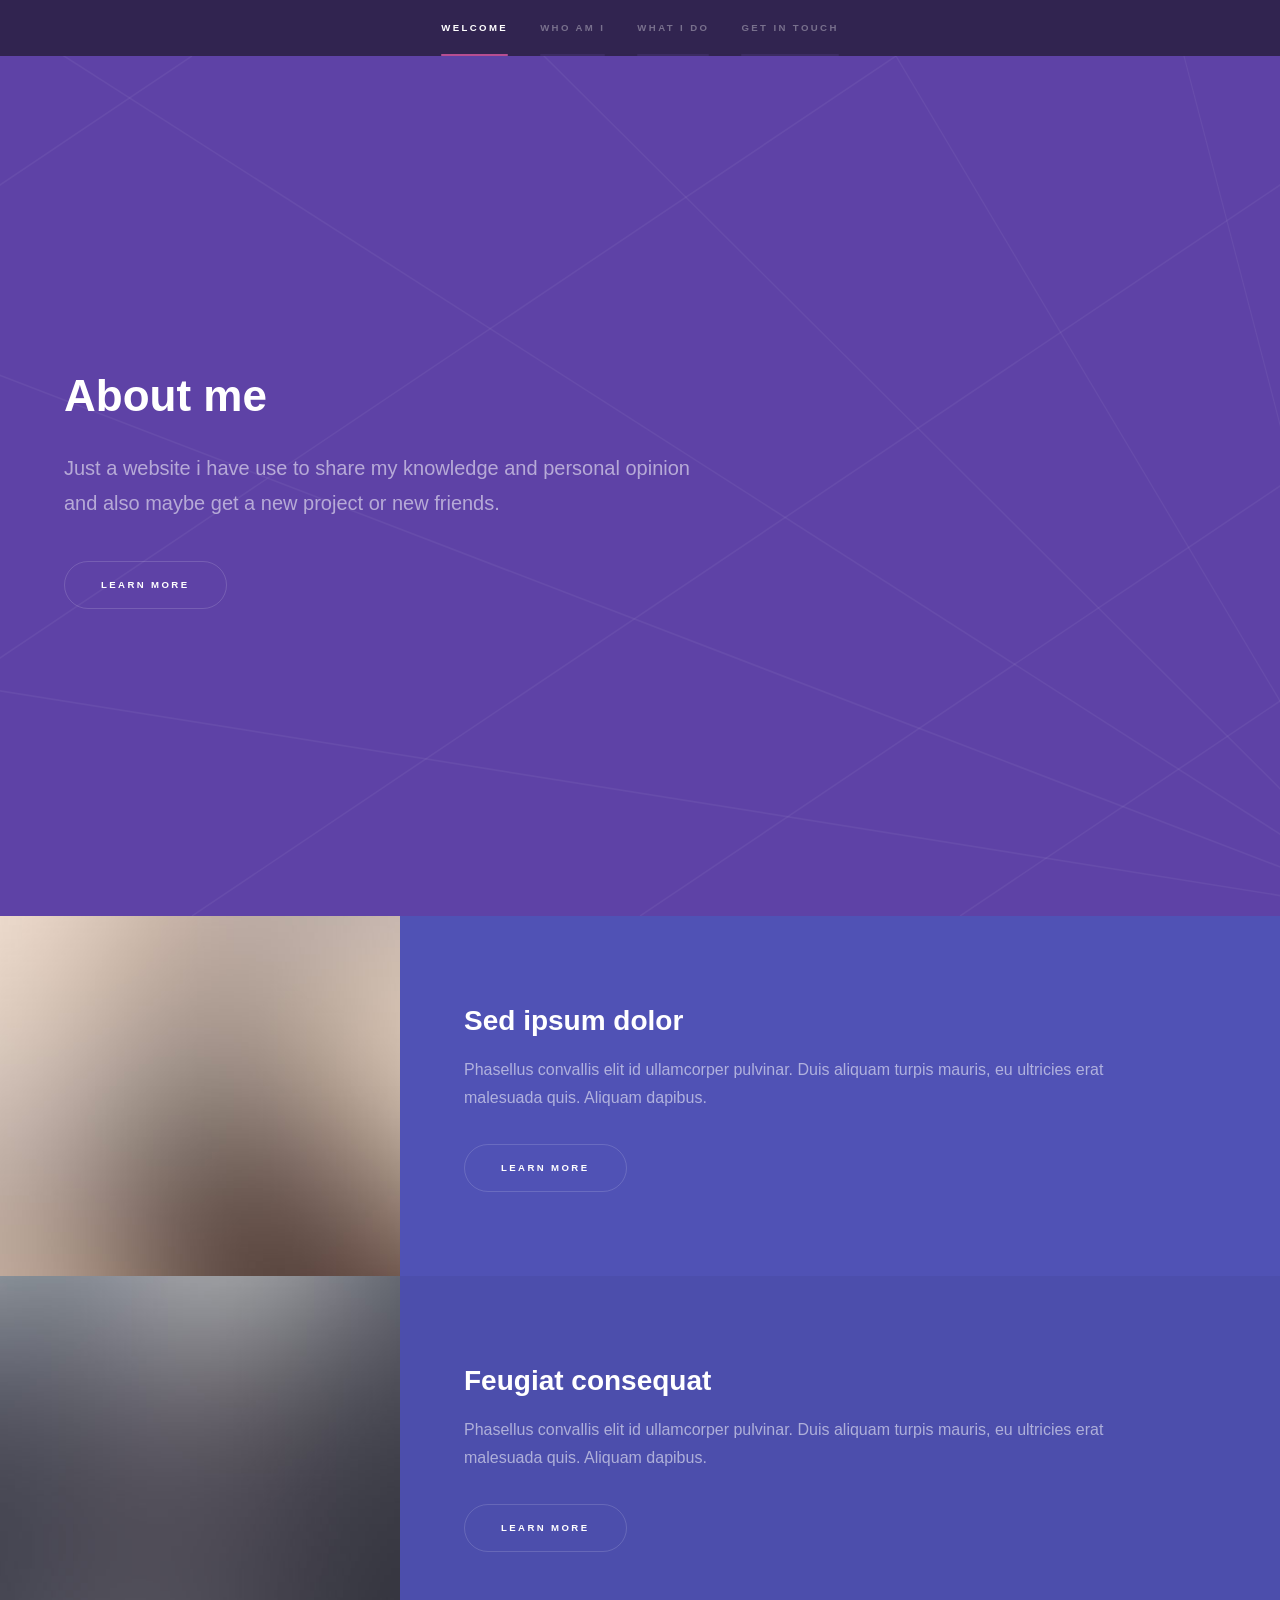
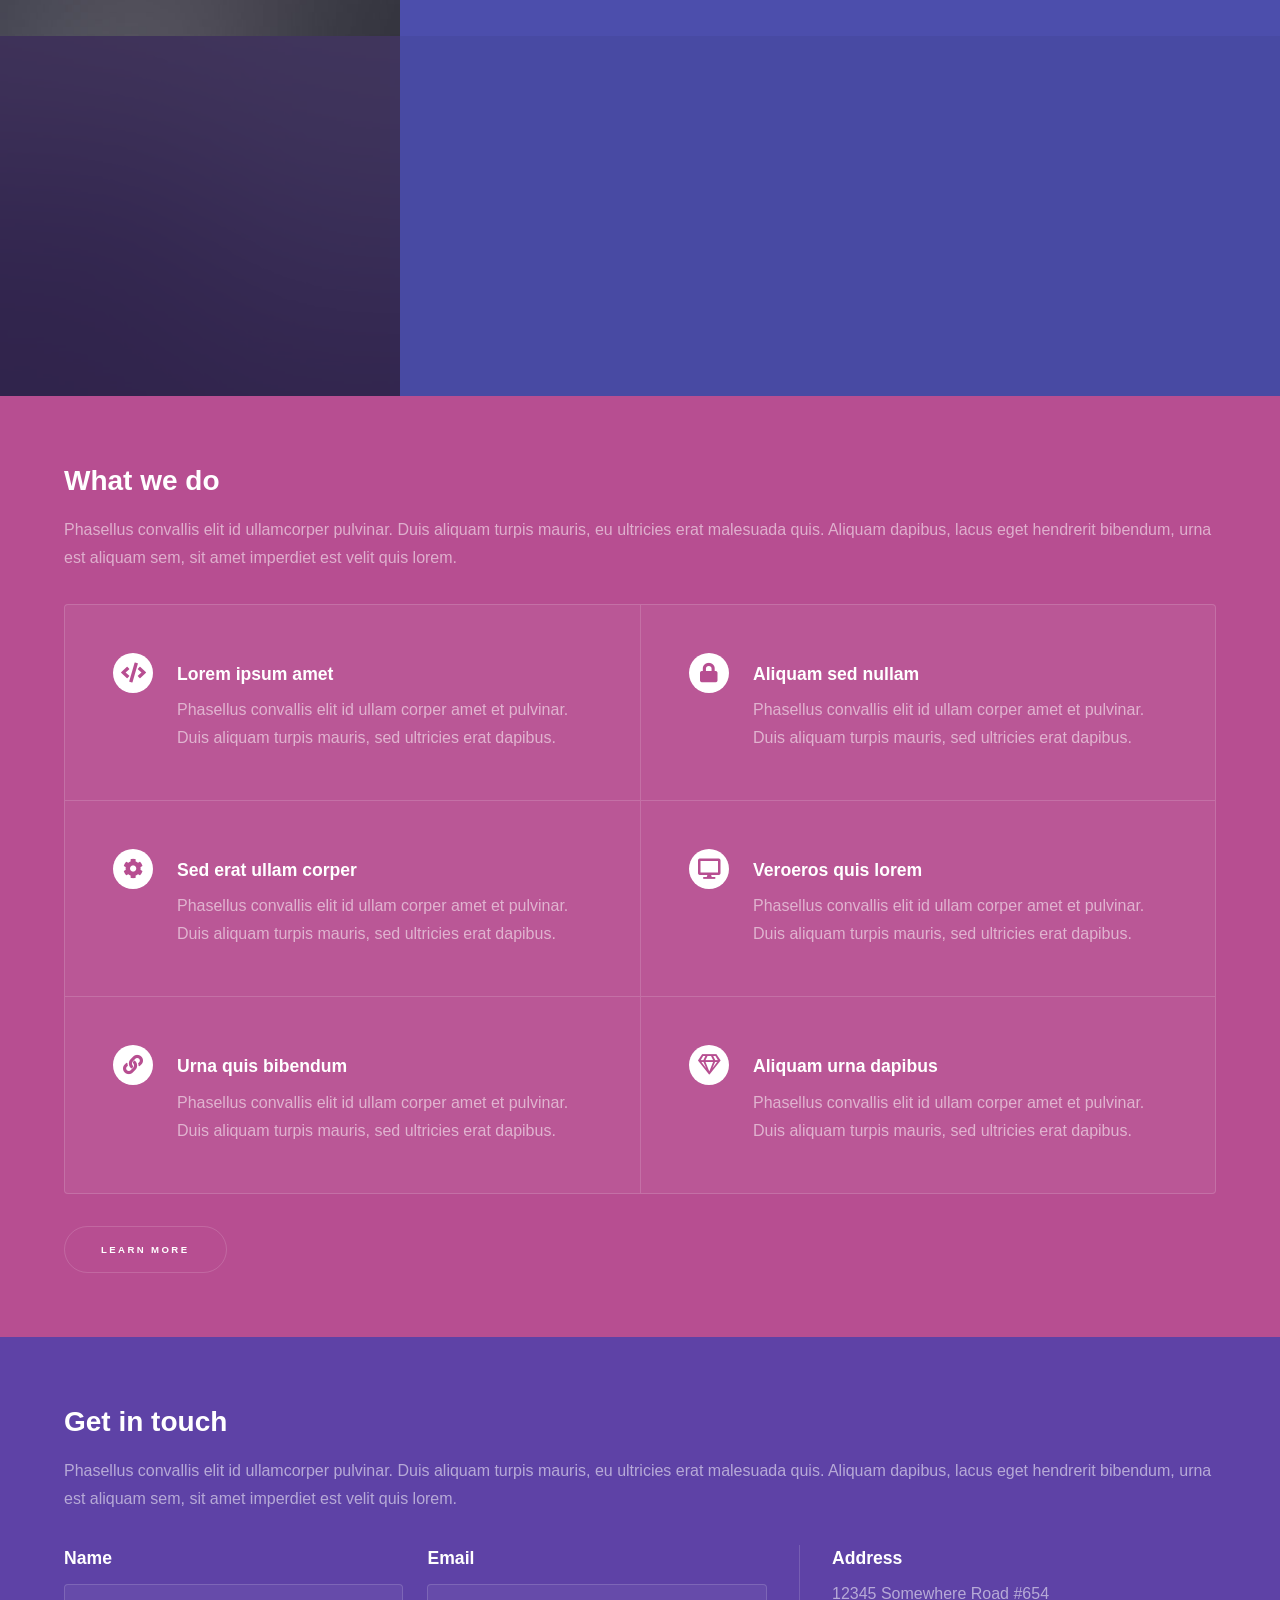
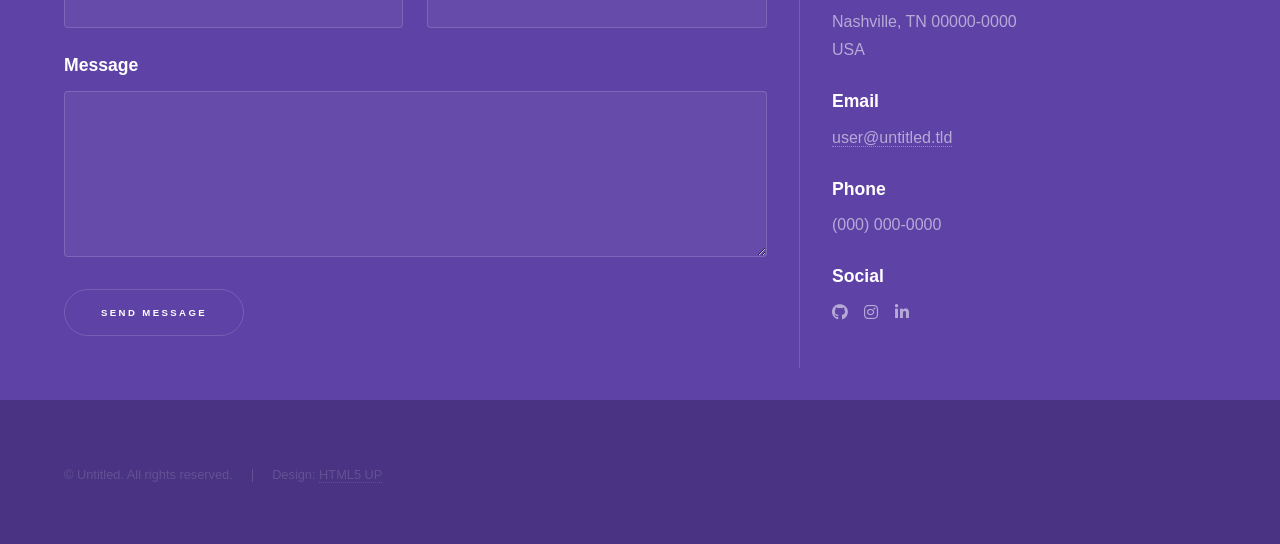
==== index.html @ 5a578aa5 "init template 2" ====
<!DOCTYPE HTML>
<!--
	Hyperspace by HTML5 UP
	html5up.net | @ajlkn
	Free for personal and commercial use under the CCA 3.0 license (html5up.net/license)
-->
<html>
	<head>
		<title>karleinstein</title>
		<meta charset="utf-8" />
		<meta name="viewport" content="width=device-width, initial-scale=1, user-scalable=no" />
		<link rel="stylesheet" href="assets/css/main.css" />
		<noscript><link rel="stylesheet" href="assets/css/noscript.css" /></noscript>
	</head>
	<body class="is-preload">

		<!-- Sidebar -->
			<section id="sidebar">
				<div class="inner">
					<nav>
						<ul>
							<li><a href="#intro">Welcome</a></li>
							<li><a href="#one">Who am I</a></li>
							<li><a href="#two">What I do</a></li>
							<li><a href="#three">Get in touch</a></li>
						</ul>
					</nav>
				</div>
			</section>

		<!-- Wrapper -->
			<div id="wrapper">

				<!-- Intro -->
					<section id="intro" class="wrapper style1 fullscreen fade-up">
						<div class="inner">
							<h1>About me</h1>
							<p>Just a website i have use to share my knowledge and personal opinion<br />
							and also maybe get a new project or new friends.</p>
							<ul class="actions">
								<li><a href="#one" class="button scrolly">Learn more</a></li>
							</ul>
						</div>
					</section>

				<!-- One -->
					<section id="one" class="wrapper style2 spotlights">
						<section>
							<a href="#" class="image"><img src="images/pic01.jpg" alt="" data-position="center center" /></a>
							<div class="content">
								<div class="inner">
									<h2>Sed ipsum dolor</h2>
									<p>Phasellus convallis elit id ullamcorper pulvinar. Duis aliquam turpis mauris, eu ultricies erat malesuada quis. Aliquam dapibus.</p>
									<ul class="actions">
										<li><a href="generic.html" class="button">Learn more</a></li>
									</ul>
								</div>
							</div>
						</section>
						<section>
							<a href="#" class="image"><img src="images/pic02.jpg" alt="" data-position="top center" /></a>
							<div class="content">
								<div class="inner">
									<h2>Feugiat consequat</h2>
									<p>Phasellus convallis elit id ullamcorper pulvinar. Duis aliquam turpis mauris, eu ultricies erat malesuada quis. Aliquam dapibus.</p>
									<ul class="actions">
										<li><a href="generic.html" class="button">Learn more</a></li>
									</ul>
								</div>
							</div>
						</section>
						<section>
							<a href="#" class="image"><img src="images/pic03.jpg" alt="" data-position="25% 25%" /></a>
							<div class="content">
								<div class="inner">
									<h2>Ultricies aliquam</h2>
									<p>Phasellus convallis elit id ullamcorper pulvinar. Duis aliquam turpis mauris, eu ultricies erat malesuada quis. Aliquam dapibus.</p>
									<ul class="actions">
										<li><a href="generic.html" class="button">Learn more</a></li>
									</ul>
								</div>
							</div>
						</section>
					</section>

				<!-- Two -->
					<section id="two" class="wrapper style3 fade-up">
						<div class="inner">
							<h2>What we do</h2>
							<p>Phasellus convallis elit id ullamcorper pulvinar. Duis aliquam turpis mauris, eu ultricies erat malesuada quis. Aliquam dapibus, lacus eget hendrerit bibendum, urna est aliquam sem, sit amet imperdiet est velit quis lorem.</p>
							<div class="features">
								<section>
									<span class="icon solid major fa-code"></span>
									<h3>Lorem ipsum amet</h3>
									<p>Phasellus convallis elit id ullam corper amet et pulvinar. Duis aliquam turpis mauris, sed ultricies erat dapibus.</p>
								</section>
								<section>
									<span class="icon solid major fa-lock"></span>
									<h3>Aliquam sed nullam</h3>
									<p>Phasellus convallis elit id ullam corper amet et pulvinar. Duis aliquam turpis mauris, sed ultricies erat dapibus.</p>
								</section>
								<section>
									<span class="icon solid major fa-cog"></span>
									<h3>Sed erat ullam corper</h3>
									<p>Phasellus convallis elit id ullam corper amet et pulvinar. Duis aliquam turpis mauris, sed ultricies erat dapibus.</p>
								</section>
								<section>
									<span class="icon solid major fa-desktop"></span>
									<h3>Veroeros quis lorem</h3>
									<p>Phasellus convallis elit id ullam corper amet et pulvinar. Duis aliquam turpis mauris, sed ultricies erat dapibus.</p>
								</section>
								<section>
									<span class="icon solid major fa-link"></span>
									<h3>Urna quis bibendum</h3>
									<p>Phasellus convallis elit id ullam corper amet et pulvinar. Duis aliquam turpis mauris, sed ultricies erat dapibus.</p>
								</section>
								<section>
									<span class="icon major fa-gem"></span>
									<h3>Aliquam urna dapibus</h3>
									<p>Phasellus convallis elit id ullam corper amet et pulvinar. Duis aliquam turpis mauris, sed ultricies erat dapibus.</p>
								</section>
							</div>
							<ul class="actions">
								<li><a href="generic.html" class="button">Learn more</a></li>
							</ul>
						</div>
					</section>

				<!-- Three -->
					<section id="three" class="wrapper style1 fade-up">
						<div class="inner">
							<h2>Get in touch</h2>
							<p>Phasellus convallis elit id ullamcorper pulvinar. Duis aliquam turpis mauris, eu ultricies erat malesuada quis. Aliquam dapibus, lacus eget hendrerit bibendum, urna est aliquam sem, sit amet imperdiet est velit quis lorem.</p>
							<div class="split style1">
								<section>
									<form method="post" action="#">
										<div class="fields">
											<div class="field half">
												<label for="name">Name</label>
												<input type="text" name="name" id="name" />
											</div>
											<div class="field half">
												<label for="email">Email</label>
												<input type="text" name="email" id="email" />
											</div>
											<div class="field">
												<label for="message">Message</label>
												<textarea name="message" id="message" rows="5"></textarea>
											</div>
										</div>
										<ul class="actions">
											<li><a href="" class="button submit">Send Message</a></li>
										</ul>
									</form>
								</section>
								<section>
									<ul class="contact">
										<li>
											<h3>Address</h3>
											<span>12345 Somewhere Road #654<br />
											Nashville, TN 00000-0000<br />
											USA</span>
										</li>
										<li>
											<h3>Email</h3>
											<a href="#">user@untitled.tld</a>
										</li>
										<li>
											<h3>Phone</h3>
											<span>(000) 000-0000</span>
										</li>
										<li>
											<h3>Social</h3>
											<ul class="icons">
												<!-- <li><a href="#" class="icon brands fa-twitter"><span class="label">Twitter</span></a></li> -->
												<!-- <li><a href="#" class="icon brands fa-facebook-f"><span class="label">Facebook</span></a></li> -->
												<li><a href="#" class="icon brands fa-github"><span class="label">GitHub</span></a></li>
												<li><a href="#" class="icon brands fa-instagram"><span class="label">Instagram</span></a></li>
												<li><a href="#" class="icon brands fa-linkedin-in"><span class="label">LinkedIn</span></a></li>
											</ul>
										</li>
									</ul>
								</section>
							</div>
						</div>
					</section>

			</div>

		<!-- Footer -->
			<footer id="footer" class="wrapper style1-alt">
				<div class="inner">
					<ul class="menu">
						<li>&copy; Untitled. All rights reserved.</li><li>Design: <a href="http://html5up.net">HTML5 UP</a></li>
					</ul>
				</div>
			</footer>

		<!-- Scripts -->
			<script src="assets/js/jquery.min.js"></script>
			<script src="assets/js/jquery.scrollex.min.js"></script>
			<script src="assets/js/jquery.scrolly.min.js"></script>
			<script src="assets/js/browser.min.js"></script>
			<script src="assets/js/breakpoints.min.js"></script>
			<script src="assets/js/util.js"></script>
			<script src="assets/js/main.js"></script>

	</body>
</html>
---- assets/css/main.css ----
@import url(fontawesome-all.min.css);

/*
	Hyperspace by HTML5 UP
	html5up.net | @ajlkn
	Free for personal and commercial use under the CCA 3.0 license (html5up.net/license)
*/

html, body, div, span, applet, object,
iframe, h1, h2, h3, h4, h5, h6, p, blockquote,
pre, a, abbr, acronym, address, big, cite,
code, del, dfn, em, img, ins, kbd, q, s, samp,
small, strike, strong, sub, sup, tt, var, b,
u, i, center, dl, dt, dd, ol, ul, li, fieldset,
form, label, legend, table, caption, tbody,
tfoot, thead, tr, th, td, article, aside,
canvas, details, embed, figure, figcaption,
footer, header, hgroup, menu, nav, output, ruby,
section, summary, time, mark, audio, video {
	margin: 0;
	padding: 0;
	border: 0;
	font-size: 100%;
	font: inherit;
	vertical-align: baseline;}

article, aside, details, figcaption, figure,
footer, header, hgroup, menu, nav, section {
	display: block;}

body {
	line-height: 1;
}

ol, ul {
	list-style: none;
}

blockquote, q {
	quotes: none;
}

	blockquote:before, blockquote:after, q:before, q:after {
		content: '';
		content: none;
	}

table {
	border-collapse: collapse;
	border-spacing: 0;
}

body {
	-webkit-text-size-adjust: none;
}

mark {
	background-color: transparent;
	color: inherit;
}

input::-moz-focus-inner {
	border: 0;
	padding: 0;
}

input, select, textarea {
	-moz-appearance: none;
	-webkit-appearance: none;
	-ms-appearance: none;
	appearance: none;
}

/* Basic */

	@-ms-viewport {
		width: device-width;
	}

	body {
		-ms-overflow-style: scrollbar;
	}

	@media screen and (max-width: 480px) {

		html, body {
			min-width: 320px;
		}

	}

	html {
		box-sizing: border-box;
	}

	*, *:before, *:after {
		box-sizing: inherit;
	}

	body {
		background: #312450;
	}

		body.is-preload *, body.is-preload *:before, body.is-preload *:after {
			-moz-animation: none !important;
			-webkit-animation: none !important;
			-ms-animation: none !important;
			animation: none !important;
			-moz-transition: none !important;
			-webkit-transition: none !important;
			-ms-transition: none !important;
			transition: none !important;
		}

/* Type */

	body, input, select, textarea {
		color: rgba(255, 255, 255, 0.55);
		font-family: Arial, Helvetica, sans-serif;
		font-size: 16.5pt;
		font-weight: normal;
		line-height: 1.75;
	}

		@media screen and (max-width: 1680px) {

			body, input, select, textarea {
				font-size: 13pt;
			}

		}

		@media screen and (max-width: 1280px) {

			body, input, select, textarea {
				font-size: 12pt;
			}

		}

		@media screen and (max-width: 360px) {

			body, input, select, textarea {
				font-size: 11pt;
			}

		}

	a {
		-moz-transition: color 0.2s ease, border-bottom-color 0.2s ease;
		-webkit-transition: color 0.2s ease, border-bottom-color 0.2s ease;
		-ms-transition: color 0.2s ease, border-bottom-color 0.2s ease;
		transition: color 0.2s ease, border-bottom-color 0.2s ease;
		border-bottom: dotted 1px rgba(255, 255, 255, 0.35);
		color: inherit;
		text-decoration: none;
	}

		a:hover {
			border-bottom-color: transparent;
			color: #ffffff;
		}

	strong, b {
		color: #ffffff;
		font-weight: bold;
	}

	em, i {
		font-style: italic;
	}

	p {
		margin: 0 0 2em 0;
	}

	h1, h2, h3, h4, h5, h6 {
		color: #ffffff;
		font-weight: bold;
		line-height: 1.5;
		margin: 0 0 0.5em 0;
	}

		h1 a, h2 a, h3 a, h4 a, h5 a, h6 a {
			color: inherit;
			text-decoration: none;
		}

	h1 {
		font-size: 2.75em;
	}

		h1.major {
			margin: 0 0 1.3em 0;
			position: relative;
			padding-bottom: 0.35em;
		}

			h1.major:after {
				background-image: -moz-linear-gradient(to right, #5e42a6, #b74e91);
				background-image: -webkit-linear-gradient(to right, #5e42a6, #b74e91);
				background-image: -ms-linear-gradient(to right, #5e42a6, #b74e91);
				background-image: linear-gradient(to right, #5e42a6, #b74e91);
				-moz-transition: max-width 0.2s ease;
				-webkit-transition: max-width 0.2s ease;
				-ms-transition: max-width 0.2s ease;
				transition: max-width 0.2s ease;
				border-radius: 0.2em;
				bottom: 0;
				content: '';
				height: 0.05em;
				position: absolute;
				right: 0;
				width: 100%;
			}

	h2 {
		font-size: 1.75em;
	}

	h3 {
		font-size: 1.1em;
	}

	h4 {
		font-size: 1em;
	}

	h5 {
		font-size: 0.8em;
	}

	h6 {
		font-size: 0.6em;
	}

	@media screen and (max-width: 736px) {

		h1 {
			font-size: 2em;
		}

		h2 {
			font-size: 1.25em;
		}

		h3 {
			font-size: 1em;
		}

		h4 {
			font-size: 0.8em;
		}

		h5 {
			font-size: 0.6em;
		}

		h6 {
			font-size: 0.6em;
		}

	}

	sub {
		font-size: 0.8em;
		position: relative;
		top: 0.5em;
	}

	sup {
		font-size: 0.8em;
		position: relative;
		top: -0.5em;
	}

	blockquote {
		border-left: solid 4px rgba(255, 255, 255, 0.15);
		font-style: italic;
		margin: 0 0 2em 0;
		padding: 0.5em 0 0.5em 2em;
	}

	code {
		background: rgba(255, 255, 255, 0.05);
		border-radius: 0.25em;
		border: solid 1px rgba(255, 255, 255, 0.15);
		font-family: "Courier New", monospace;
		font-size: 0.9em;
		margin: 0 0.25em;
		padding: 0.25em 0.65em;
	}

	pre {
		-webkit-overflow-scrolling: touch;
		font-family: "Courier New", monospace;
		font-size: 0.9em;
		margin: 0 0 2em 0;
	}

		pre code {
			display: block;
			line-height: 1.75em;
			padding: 1em 1.5em;
			overflow-x: auto;
		}

	hr {
		border: 0;
		border-bottom: solid 1px rgba(255, 255, 255, 0.15);
		margin: 2em 0;
	}

		hr.major {
			margin: 3em 0;
		}

	.align-left {
		text-align: left;
	}

	.align-center {
		text-align: center;
	}

	.align-right {
		text-align: right;
	}

/* Row */

	.row {
		display: flex;
		flex-wrap: wrap;
		box-sizing: border-box;
		align-items: stretch;
	}

		.row > * {
			box-sizing: border-box;
		}

		.row.gtr-uniform > * > :last-child {
			margin-bottom: 0;
		}

		.row.aln-left {
			justify-content: flex-start;
		}

		.row.aln-center {
			justify-content: center;
		}

		.row.aln-right {
			justify-content: flex-end;
		}

		.row.aln-top {
			align-items: flex-start;
		}

		.row.aln-middle {
			align-items: center;
		}

		.row.aln-bottom {
			align-items: flex-end;
		}

		.row > .imp {
			order: -1;
		}

		.row > .col-1 {
			width: 8.33333%;
		}

		.row > .off-1 {
			margin-left: 8.33333%;
		}

		.row > .col-2 {
			width: 16.66667%;
		}

		.row > .off-2 {
			margin-left: 16.66667%;
		}

		.row > .col-3 {
			width: 25%;
		}

		.row > .off-3 {
			margin-left: 25%;
		}

		.row > .col-4 {
			width: 33.33333%;
		}

		.row > .off-4 {
			margin-left: 33.33333%;
		}

		.row > .col-5 {
			width: 41.66667%;
		}

		.row > .off-5 {
			margin-left: 41.66667%;
		}

		.row > .col-6 {
			width: 50%;
		}

		.row > .off-6 {
			margin-left: 50%;
		}

		.row > .col-7 {
			width: 58.33333%;
		}

		.row > .off-7 {
			margin-left: 58.33333%;
		}

		.row > .col-8 {
			width: 66.66667%;
		}

		.row > .off-8 {
			margin-left: 66.66667%;
		}

		.row > .col-9 {
			width: 75%;
		}

		.row > .off-9 {
			margin-left: 75%;
		}

		.row > .col-10 {
			width: 83.33333%;
		}

		.row > .off-10 {
			margin-left: 83.33333%;
		}

		.row > .col-11 {
			width: 91.66667%;
		}

		.row > .off-11 {
			margin-left: 91.66667%;
		}

		.row > .col-12 {
			width: 100%;
		}

		.row > .off-12 {
			margin-left: 100%;
		}

		.row.gtr-0 {
			margin-top: 0;
			margin-left: 0em;
		}

			.row.gtr-0 > * {
				padding: 0 0 0 0em;
			}

			.row.gtr-0.gtr-uniform {
				margin-top: 0em;
			}

				.row.gtr-0.gtr-uniform > * {
					padding-top: 0em;
				}

		.row.gtr-25 {
			margin-top: 0;
			margin-left: -0.375em;
		}

			.row.gtr-25 > * {
				padding: 0 0 0 0.375em;
			}

			.row.gtr-25.gtr-uniform {
				margin-top: -0.375em;
			}

				.row.gtr-25.gtr-uniform > * {
					padding-top: 0.375em;
				}

		.row.gtr-50 {
			margin-top: 0;
			margin-left: -0.75em;
		}

			.row.gtr-50 > * {
				padding: 0 0 0 0.75em;
			}

			.row.gtr-50.gtr-uniform {
				margin-top: -0.75em;
			}

				.row.gtr-50.gtr-uniform > * {
					padding-top: 0.75em;
				}

		.row {
			margin-top: 0;
			margin-left: -1.5em;
		}

			.row > * {
				padding: 0 0 0 1.5em;
			}

			.row.gtr-uniform {
				margin-top: -1.5em;
			}

				.row.gtr-uniform > * {
					padding-top: 1.5em;
				}

		.row.gtr-150 {
			margin-top: 0;
			margin-left: -2.25em;
		}

			.row.gtr-150 > * {
				padding: 0 0 0 2.25em;
			}

			.row.gtr-150.gtr-uniform {
				margin-top: -2.25em;
			}

				.row.gtr-150.gtr-uniform > * {
					padding-top: 2.25em;
				}

		.row.gtr-200 {
			margin-top: 0;
			margin-left: -3em;
		}

			.row.gtr-200 > * {
				padding: 0 0 0 3em;
			}

			.row.gtr-200.gtr-uniform {
				margin-top: -3em;
			}

				.row.gtr-200.gtr-uniform > * {
					padding-top: 3em;
				}

		@media screen and (max-width: 1680px) {

			.row {
				display: flex;
				flex-wrap: wrap;
				box-sizing: border-box;
				align-items: stretch;
			}

				.row > * {
					box-sizing: border-box;
				}

				.row.gtr-uniform > * > :last-child {
					margin-bottom: 0;
				}

				.row.aln-left {
					justify-content: flex-start;
				}

				.row.aln-center {
					justify-content: center;
				}

				.row.aln-right {
					justify-content: flex-end;
				}

				.row.aln-top {
					align-items: flex-start;
				}

				.row.aln-middle {
					align-items: center;
				}

				.row.aln-bottom {
					align-items: flex-end;
				}

				.row > .imp-xlarge {
					order: -1;
				}

				.row > .col-1-xlarge {
					width: 8.33333%;
				}

				.row > .off-1-xlarge {
					margin-left: 8.33333%;
				}

				.row > .col-2-xlarge {
					width: 16.66667%;
				}

				.row > .off-2-xlarge {
					margin-left: 16.66667%;
				}

				.row > .col-3-xlarge {
					width: 25%;
				}

				.row > .off-3-xlarge {
					margin-left: 25%;
				}

				.row > .col-4-xlarge {
					width: 33.33333%;
				}

				.row > .off-4-xlarge {
					margin-left: 33.33333%;
				}

				.row > .col-5-xlarge {
					width: 41.66667%;
				}

				.row > .off-5-xlarge {
					margin-left: 41.66667%;
				}

				.row > .col-6-xlarge {
					width: 50%;
				}

				.row > .off-6-xlarge {
					margin-left: 50%;
				}

				.row > .col-7-xlarge {
					width: 58.33333%;
				}

				.row > .off-7-xlarge {
					margin-left: 58.33333%;
				}

				.row > .col-8-xlarge {
					width: 66.66667%;
				}

				.row > .off-8-xlarge {
					margin-left: 66.66667%;
				}

				.row > .col-9-xlarge {
					width: 75%;
				}

				.row > .off-9-xlarge {
					margin-left: 75%;
				}

				.row > .col-10-xlarge {
					width: 83.33333%;
				}

				.row > .off-10-xlarge {
					margin-left: 83.33333%;
				}

				.row > .col-11-xlarge {
					width: 91.66667%;
				}

				.row > .off-11-xlarge {
					margin-left: 91.66667%;
				}

				.row > .col-12-xlarge {
					width: 100%;
				}

				.row > .off-12-xlarge {
					margin-left: 100%;
				}

				.row.gtr-0 {
					margin-top: 0;
					margin-left: 0em;
				}

					.row.gtr-0 > * {
						padding: 0 0 0 0em;
					}

					.row.gtr-0.gtr-uniform {
						margin-top: 0em;
					}

						.row.gtr-0.gtr-uniform > * {
							padding-top: 0em;
						}

				.row.gtr-25 {
					margin-top: 0;
					margin-left: -0.375em;
				}

					.row.gtr-25 > * {
						padding: 0 0 0 0.375em;
					}

					.row.gtr-25.gtr-uniform {
						margin-top: -0.375em;
					}

						.row.gtr-25.gtr-uniform > * {
							padding-top: 0.375em;
						}

				.row.gtr-50 {
					margin-top: 0;
					margin-left: -0.75em;
				}

					.row.gtr-50 > * {
						padding: 0 0 0 0.75em;
					}

					.row.gtr-50.gtr-uniform {
						margin-top: -0.75em;
					}

						.row.gtr-50.gtr-uniform > * {
							padding-top: 0.75em;
						}

				.row {
					margin-top: 0;
					margin-left: -1.5em;
				}

					.row > * {
						padding: 0 0 0 1.5em;
					}

					.row.gtr-uniform {
						margin-top: -1.5em;
					}

						.row.gtr-uniform > * {
							padding-top: 1.5em;
						}

				.row.gtr-150 {
					margin-top: 0;
					margin-left: -2.25em;
				}

					.row.gtr-150 > * {
						padding: 0 0 0 2.25em;
					}

					.row.gtr-150.gtr-uniform {
						margin-top: -2.25em;
					}

						.row.gtr-150.gtr-uniform > * {
							padding-top: 2.25em;
						}

				.row.gtr-200 {
					margin-top: 0;
					margin-left: -3em;
				}

					.row.gtr-200 > * {
						padding: 0 0 0 3em;
					}

					.row.gtr-200.gtr-uniform {
						margin-top: -3em;
					}

						.row.gtr-200.gtr-uniform > * {
							padding-top: 3em;
						}

		}

		@media screen and (max-width: 1280px) {

			.row {
				display: flex;
				flex-wrap: wrap;
				box-sizing: border-box;
				align-items: stretch;
			}

				.row > * {
					box-sizing: border-box;
				}

				.row.gtr-uniform > * > :last-child {
					margin-bottom: 0;
				}

				.row.aln-left {
					justify-content: flex-start;
				}

				.row.aln-center {
					justify-content: center;
				}

				.row.aln-right {
					justify-content: flex-end;
				}

				.row.aln-top {
					align-items: flex-start;
				}

				.row.aln-middle {
					align-items: center;
				}

				.row.aln-bottom {
					align-items: flex-end;
				}

				.row > .imp-large {
					order: -1;
				}

				.row > .col-1-large {
					width: 8.33333%;
				}

				.row > .off-1-large {
					margin-left: 8.33333%;
				}

				.row > .col-2-large {
					width: 16.66667%;
				}

				.row > .off-2-large {
					margin-left: 16.66667%;
				}

				.row > .col-3-large {
					width: 25%;
				}

				.row > .off-3-large {
					margin-left: 25%;
				}

				.row > .col-4-large {
					width: 33.33333%;
				}

				.row > .off-4-large {
					margin-left: 33.33333%;
				}

				.row > .col-5-large {
					width: 41.66667%;
				}

				.row > .off-5-large {
					margin-left: 41.66667%;
				}

				.row > .col-6-large {
					width: 50%;
				}

				.row > .off-6-large {
					margin-left: 50%;
				}

				.row > .col-7-large {
					width: 58.33333%;
				}

				.row > .off-7-large {
					margin-left: 58.33333%;
				}

				.row > .col-8-large {
					width: 66.66667%;
				}

				.row > .off-8-large {
					margin-left: 66.66667%;
				}

				.row > .col-9-large {
					width: 75%;
				}

				.row > .off-9-large {
					margin-left: 75%;
				}

				.row > .col-10-large {
					width: 83.33333%;
				}

				.row > .off-10-large {
					margin-left: 83.33333%;
				}

				.row > .col-11-large {
					width: 91.66667%;
				}

				.row > .off-11-large {
					margin-left: 91.66667%;
				}

				.row > .col-12-large {
					width: 100%;
				}

				.row > .off-12-large {
					margin-left: 100%;
				}

				.row.gtr-0 {
					margin-top: 0;
					margin-left: 0em;
				}

					.row.gtr-0 > * {
						padding: 0 0 0 0em;
					}

					.row.gtr-0.gtr-uniform {
						margin-top: 0em;
					}

						.row.gtr-0.gtr-uniform > * {
							padding-top: 0em;
						}

				.row.gtr-25 {
					margin-top: 0;
					margin-left: -0.375em;
				}

					.row.gtr-25 > * {
						padding: 0 0 0 0.375em;
					}

					.row.gtr-25.gtr-uniform {
						margin-top: -0.375em;
					}

						.row.gtr-25.gtr-uniform > * {
							padding-top: 0.375em;
						}

				.row.gtr-50 {
					margin-top: 0;
					margin-left: -0.75em;
				}

					.row.gtr-50 > * {
						padding: 0 0 0 0.75em;
					}

					.row.gtr-50.gtr-uniform {
						margin-top: -0.75em;
					}

						.row.gtr-50.gtr-uniform > * {
							padding-top: 0.75em;
						}

				.row {
					margin-top: 0;
					margin-left: -1.5em;
				}

					.row > * {
						padding: 0 0 0 1.5em;
					}

					.row.gtr-uniform {
						margin-top: -1.5em;
					}

						.row.gtr-uniform > * {
							padding-top: 1.5em;
						}

				.row.gtr-150 {
					margin-top: 0;
					margin-left: -2.25em;
				}

					.row.gtr-150 > * {
						padding: 0 0 0 2.25em;
					}

					.row.gtr-150.gtr-uniform {
						margin-top: -2.25em;
					}

						.row.gtr-150.gtr-uniform > * {
							padding-top: 2.25em;
						}

				.row.gtr-200 {
					margin-top: 0;
					margin-left: -3em;
				}

					.row.gtr-200 > * {
						padding: 0 0 0 3em;
					}

					.row.gtr-200.gtr-uniform {
						margin-top: -3em;
					}

						.row.gtr-200.gtr-uniform > * {
							padding-top: 3em;
						}

		}

		@media screen and (max-width: 980px) {

			.row {
				display: flex;
				flex-wrap: wrap;
				box-sizing: border-box;
				align-items: stretch;
			}

				.row > * {
					box-sizing: border-box;
				}

				.row.gtr-uniform > * > :last-child {
					margin-bottom: 0;
				}

				.row.aln-left {
					justify-content: flex-start;
				}

				.row.aln-center {
					justify-content: center;
				}

				.row.aln-right {
					justify-content: flex-end;
				}

				.row.aln-top {
					align-items: flex-start;
				}

				.row.aln-middle {
					align-items: center;
				}

				.row.aln-bottom {
					align-items: flex-end;
				}

				.row > .imp-medium {
					order: -1;
				}

				.row > .col-1-medium {
					width: 8.33333%;
				}

				.row > .off-1-medium {
					margin-left: 8.33333%;
				}

				.row > .col-2-medium {
					width: 16.66667%;
				}

				.row > .off-2-medium {
					margin-left: 16.66667%;
				}

				.row > .col-3-medium {
					width: 25%;
				}

				.row > .off-3-medium {
					margin-left: 25%;
				}

				.row > .col-4-medium {
					width: 33.33333%;
				}

				.row > .off-4-medium {
					margin-left: 33.33333%;
				}

				.row > .col-5-medium {
					width: 41.66667%;
				}

				.row > .off-5-medium {
					margin-left: 41.66667%;
				}

				.row > .col-6-medium {
					width: 50%;
				}

				.row > .off-6-medium {
					margin-left: 50%;
				}

				.row > .col-7-medium {
					width: 58.33333%;
				}

				.row > .off-7-medium {
					margin-left: 58.33333%;
				}

				.row > .col-8-medium {
					width: 66.66667%;
				}

				.row > .off-8-medium {
					margin-left: 66.66667%;
				}

				.row > .col-9-medium {
					width: 75%;
				}

				.row > .off-9-medium {
					margin-left: 75%;
				}

				.row > .col-10-medium {
					width: 83.33333%;
				}

				.row > .off-10-medium {
					margin-left: 83.33333%;
				}

				.row > .col-11-medium {
					width: 91.66667%;
				}

				.row > .off-11-medium {
					margin-left: 91.66667%;
				}

				.row > .col-12-medium {
					width: 100%;
				}

				.row > .off-12-medium {
					margin-left: 100%;
				}

				.row.gtr-0 {
					margin-top: 0;
					margin-left: 0em;
				}

					.row.gtr-0 > * {
						padding: 0 0 0 0em;
					}

					.row.gtr-0.gtr-uniform {
						margin-top: 0em;
					}

						.row.gtr-0.gtr-uniform > * {
							padding-top: 0em;
						}

				.row.gtr-25 {
					margin-top: 0;
					margin-left: -0.375em;
				}

					.row.gtr-25 > * {
						padding: 0 0 0 0.375em;
					}

					.row.gtr-25.gtr-uniform {
						margin-top: -0.375em;
					}

						.row.gtr-25.gtr-uniform > * {
							padding-top: 0.375em;
						}

				.row.gtr-50 {
					margin-top: 0;
					margin-left: -0.75em;
				}

					.row.gtr-50 > * {
						padding: 0 0 0 0.75em;
					}

					.row.gtr-50.gtr-uniform {
						margin-top: -0.75em;
					}

						.row.gtr-50.gtr-uniform > * {
							padding-top: 0.75em;
						}

				.row {
					margin-top: 0;
					margin-left: -1.5em;
				}

					.row > * {
						padding: 0 0 0 1.5em;
					}

					.row.gtr-uniform {
						margin-top: -1.5em;
					}

						.row.gtr-uniform > * {
							padding-top: 1.5em;
						}

				.row.gtr-150 {
					margin-top: 0;
					margin-left: -2.25em;
				}

					.row.gtr-150 > * {
						padding: 0 0 0 2.25em;
					}

					.row.gtr-150.gtr-uniform {
						margin-top: -2.25em;
					}

						.row.gtr-150.gtr-uniform > * {
							padding-top: 2.25em;
						}

				.row.gtr-200 {
					margin-top: 0;
					margin-left: -3em;
				}

					.row.gtr-200 > * {
						padding: 0 0 0 3em;
					}

					.row.gtr-200.gtr-uniform {
						margin-top: -3em;
					}

						.row.gtr-200.gtr-uniform > * {
							padding-top: 3em;
						}

		}

		@media screen and (max-width: 736px) {

			.row {
				display: flex;
				flex-wrap: wrap;
				box-sizing: border-box;
				align-items: stretch;
			}

				.row > * {
					box-sizing: border-box;
				}

				.row.gtr-uniform > * > :last-child {
					margin-bottom: 0;
				}

				.row.aln-left {
					justify-content: flex-start;
				}

				.row.aln-center {
					justify-content: center;
				}

				.row.aln-right {
					justify-content: flex-end;
				}

				.row.aln-top {
					align-items: flex-start;
				}

				.row.aln-middle {
					align-items: center;
				}

				.row.aln-bottom {
					align-items: flex-end;
				}

				.row > .imp-small {
					order: -1;
				}

				.row > .col-1-small {
					width: 8.33333%;
				}

				.row > .off-1-small {
					margin-left: 8.33333%;
				}

				.row > .col-2-small {
					width: 16.66667%;
				}

				.row > .off-2-small {
					margin-left: 16.66667%;
				}

				.row > .col-3-small {
					width: 25%;
				}

				.row > .off-3-small {
					margin-left: 25%;
				}

				.row > .col-4-small {
					width: 33.33333%;
				}

				.row > .off-4-small {
					margin-left: 33.33333%;
				}

				.row > .col-5-small {
					width: 41.66667%;
				}

				.row > .off-5-small {
					margin-left: 41.66667%;
				}

				.row > .col-6-small {
					width: 50%;
				}

				.row > .off-6-small {
					margin-left: 50%;
				}

				.row > .col-7-small {
					width: 58.33333%;
				}

				.row > .off-7-small {
					margin-left: 58.33333%;
				}

				.row > .col-8-small {
					width: 66.66667%;
				}

				.row > .off-8-small {
					margin-left: 66.66667%;
				}

				.row > .col-9-small {
					width: 75%;
				}

				.row > .off-9-small {
					margin-left: 75%;
				}

				.row > .col-10-small {
					width: 83.33333%;
				}

				.row > .off-10-small {
					margin-left: 83.33333%;
				}

				.row > .col-11-small {
					width: 91.66667%;
				}

				.row > .off-11-small {
					margin-left: 91.66667%;
				}

				.row > .col-12-small {
					width: 100%;
				}

				.row > .off-12-small {
					margin-left: 100%;
				}

				.row.gtr-0 {
					margin-top: 0;
					margin-left: 0em;
				}

					.row.gtr-0 > * {
						padding: 0 0 0 0em;
					}

					.row.gtr-0.gtr-uniform {
						margin-top: 0em;
					}

						.row.gtr-0.gtr-uniform > * {
							padding-top: 0em;
						}

				.row.gtr-25 {
					margin-top: 0;
					margin-left: -0.375em;
				}

					.row.gtr-25 > * {
						padding: 0 0 0 0.375em;
					}

					.row.gtr-25.gtr-uniform {
						margin-top: -0.375em;
					}

						.row.gtr-25.gtr-uniform > * {
							padding-top: 0.375em;
						}

				.row.gtr-50 {
					margin-top: 0;
					margin-left: -0.75em;
				}

					.row.gtr-50 > * {
						padding: 0 0 0 0.75em;
					}

					.row.gtr-50.gtr-uniform {
						margin-top: -0.75em;
					}

						.row.gtr-50.gtr-uniform > * {
							padding-top: 0.75em;
						}

				.row {
					margin-top: 0;
					margin-left: -1.5em;
				}

					.row > * {
						padding: 0 0 0 1.5em;
					}

					.row.gtr-uniform {
						margin-top: -1.5em;
					}

						.row.gtr-uniform > * {
							padding-top: 1.5em;
						}

				.row.gtr-150 {
					margin-top: 0;
					margin-left: -2.25em;
				}

					.row.gtr-150 > * {
						padding: 0 0 0 2.25em;
					}

					.row.gtr-150.gtr-uniform {
						margin-top: -2.25em;
					}

						.row.gtr-150.gtr-uniform > * {
							padding-top: 2.25em;
						}

				.row.gtr-200 {
					margin-top: 0;
					margin-left: -3em;
				}

					.row.gtr-200 > * {
						padding: 0 0 0 3em;
					}

					.row.gtr-200.gtr-uniform {
						margin-top: -3em;
					}

						.row.gtr-200.gtr-uniform > * {
							padding-top: 3em;
						}

		}

		@media screen and (max-width: 480px) {

			.row {
				display: flex;
				flex-wrap: wrap;
				box-sizing: border-box;
				align-items: stretch;
			}

				.row > * {
					box-sizing: border-box;
				}

				.row.gtr-uniform > * > :last-child {
					margin-bottom: 0;
				}

				.row.aln-left {
					justify-content: flex-start;
				}

				.row.aln-center {
					justify-content: center;
				}

				.row.aln-right {
					justify-content: flex-end;
				}

				.row.aln-top {
					align-items: flex-start;
				}

				.row.aln-middle {
					align-items: center;
				}

				.row.aln-bottom {
					align-items: flex-end;
				}

				.row > .imp-xsmall {
					order: -1;
				}

				.row > .col-1-xsmall {
					width: 8.33333%;
				}

				.row > .off-1-xsmall {
					margin-left: 8.33333%;
				}

				.row > .col-2-xsmall {
					width: 16.66667%;
				}

				.row > .off-2-xsmall {
					margin-left: 16.66667%;
				}

				.row > .col-3-xsmall {
					width: 25%;
				}

				.row > .off-3-xsmall {
					margin-left: 25%;
				}

				.row > .col-4-xsmall {
					width: 33.33333%;
				}

				.row > .off-4-xsmall {
					margin-left: 33.33333%;
				}

				.row > .col-5-xsmall {
					width: 41.66667%;
				}

				.row > .off-5-xsmall {
					margin-left: 41.66667%;
				}

				.row > .col-6-xsmall {
					width: 50%;
				}

				.row > .off-6-xsmall {
					margin-left: 50%;
				}

				.row > .col-7-xsmall {
					width: 58.33333%;
				}

				.row > .off-7-xsmall {
					margin-left: 58.33333%;
				}

				.row > .col-8-xsmall {
					width: 66.66667%;
				}

				.row > .off-8-xsmall {
					margin-left: 66.66667%;
				}

				.row > .col-9-xsmall {
					width: 75%;
				}

				.row > .off-9-xsmall {
					margin-left: 75%;
				}

				.row > .col-10-xsmall {
					width: 83.33333%;
				}

				.row > .off-10-xsmall {
					margin-left: 83.33333%;
				}

				.row > .col-11-xsmall {
					width: 91.66667%;
				}

				.row > .off-11-xsmall {
					margin-left: 91.66667%;
				}

				.row > .col-12-xsmall {
					width: 100%;
				}

				.row > .off-12-xsmall {
					margin-left: 100%;
				}

				.row.gtr-0 {
					margin-top: 0;
					margin-left: 0em;
				}

					.row.gtr-0 > * {
						padding: 0 0 0 0em;
					}

					.row.gtr-0.gtr-uniform {
						margin-top: 0em;
					}

						.row.gtr-0.gtr-uniform > * {
							padding-top: 0em;
						}

				.row.gtr-25 {
					margin-top: 0;
					margin-left: -0.375em;
				}

					.row.gtr-25 > * {
						padding: 0 0 0 0.375em;
					}

					.row.gtr-25.gtr-uniform {
						margin-top: -0.375em;
					}

						.row.gtr-25.gtr-uniform > * {
							padding-top: 0.375em;
						}

				.row.gtr-50 {
					margin-top: 0;
					margin-left: -0.75em;
				}

					.row.gtr-50 > * {
						padding: 0 0 0 0.75em;
					}

					.row.gtr-50.gtr-uniform {
						margin-top: -0.75em;
					}

						.row.gtr-50.gtr-uniform > * {
							padding-top: 0.75em;
						}

				.row {
					margin-top: 0;
					margin-left: -1.5em;
				}

					.row > * {
						padding: 0 0 0 1.5em;
					}

					.row.gtr-uniform {
						margin-top: -1.5em;
					}

						.row.gtr-uniform > * {
							padding-top: 1.5em;
						}

				.row.gtr-150 {
					margin-top: 0;
					margin-left: -2.25em;
				}

					.row.gtr-150 > * {
						padding: 0 0 0 2.25em;
					}

					.row.gtr-150.gtr-uniform {
						margin-top: -2.25em;
					}

						.row.gtr-150.gtr-uniform > * {
							padding-top: 2.25em;
						}

				.row.gtr-200 {
					margin-top: 0;
					margin-left: -3em;
				}

					.row.gtr-200 > * {
						padding: 0 0 0 3em;
					}

					.row.gtr-200.gtr-uniform {
						margin-top: -3em;
					}

						.row.gtr-200.gtr-uniform > * {
							padding-top: 3em;
						}

		}

/* Box */

	.box {
		border-radius: 0.25em;
		border: solid 1px rgba(255, 255, 255, 0.15);
		margin-bottom: 2em;
		padding: 1.5em;
	}

		.box > :last-child,
		.box > :last-child > :last-child,
		.box > :last-child > :last-child > :last-child {
			margin-bottom: 0;
		}

		.box.alt {
			border: 0;
			border-radius: 0;
			padding: 0;
		}

/* Button */

	input[type="submit"],
	input[type="reset"],
	input[type="button"],
	button,
	.button {
		-moz-appearance: none;
		-webkit-appearance: none;
		-ms-appearance: none;
		appearance: none;
		-moz-transition: border-color 0.2s ease;
		-webkit-transition: border-color 0.2s ease;
		-ms-transition: border-color 0.2s ease;
		transition: border-color 0.2s ease;
		background-color: transparent;
		border: solid 1px !important;
		border-color: rgba(255, 255, 255, 0.15) !important;
		border-radius: 3em;
		color: #ffffff !important;
		cursor: pointer;
		display: inline-block;
		font-size: 0.6em;
		font-weight: bold;
		height: calc(4.75em + 2px);
		letter-spacing: 0.25em;
		line-height: 4.75em;
		outline: 0;
		padding: 0 3.75em;
		position: relative;
		text-align: center;
		text-decoration: none;
		text-transform: uppercase;
		white-space: nowrap;
	}

		input[type="submit"]:after,
		input[type="reset"]:after,
		input[type="button"]:after,
		button:after,
		.button:after {
			-moz-transform: scale(0.25);
			-webkit-transform: scale(0.25);
			-ms-transform: scale(0.25);
			transform: scale(0.25);
			pointer-events: none;
			-moz-transition: opacity 0.2s ease, -moz-transform 0.2s ease;
			-webkit-transition: opacity 0.2s ease, -webkit-transform 0.2s ease;
			-ms-transition: opacity 0.2s ease, -ms-transform 0.2s ease;
			transition: opacity 0.2s ease, transform 0.2s ease;
			background: #ffffff;
			border-radius: 3em;
			content: '';
			height: 100%;
			left: 0;
			opacity: 0;
			position: absolute;
			top: 0;
			width: 100%;
		}

		input[type="submit"].icon:before,
		input[type="reset"].icon:before,
		input[type="button"].icon:before,
		button.icon:before,
		.button.icon:before {
			margin-right: 0.75em;
		}

		input[type="submit"].fit,
		input[type="reset"].fit,
		input[type="button"].fit,
		button.fit,
		.button.fit {
			width: 100%;
		}

		input[type="submit"].small,
		input[type="reset"].small,
		input[type="button"].small,
		button.small,
		.button.small {
			font-size: 0.4em;
		}

		input[type="submit"].large,
		input[type="reset"].large,
		input[type="button"].large,
		button.large,
		.button.large {
			font-size: 0.8em;
		}

		input[type="submit"].primary,
		input[type="reset"].primary,
		input[type="button"].primary,
		button.primary,
		.button.primary {
			background-color: #ffffff;
			color: #312450 !important;
		}

			input[type="submit"].primary:after,
			input[type="reset"].primary:after,
			input[type="button"].primary:after,
			button.primary:after,
			.button.primary:after {
				display: none;
			}

		input[type="submit"].disabled, input[type="submit"]:disabled,
		input[type="reset"].disabled,
		input[type="reset"]:disabled,
		input[type="button"].disabled,
		input[type="button"]:disabled,
		button.disabled,
		button:disabled,
		.button.disabled,
		.button:disabled {
			cursor: default;
			opacity: 0.5;
			pointer-events: none;
		}

		input[type="submit"]:hover,
		input[type="reset"]:hover,
		input[type="button"]:hover,
		button:hover,
		.button:hover {
			border-color: rgba(255, 255, 255, 0.55) !important;
		}

			input[type="submit"]:hover:after,
			input[type="reset"]:hover:after,
			input[type="button"]:hover:after,
			button:hover:after,
			.button:hover:after {
				opacity: 0.05;
				-moz-transform: scale(1);
				-webkit-transform: scale(1);
				-ms-transform: scale(1);
				transform: scale(1);
			}

			input[type="submit"]:hover:active,
			input[type="reset"]:hover:active,
			input[type="button"]:hover:active,
			button:hover:active,
			.button:hover:active {
				border-color: #ffffff !important;
			}

				input[type="submit"]:hover:active:after,
				input[type="reset"]:hover:active:after,
				input[type="button"]:hover:active:after,
				button:hover:active:after,
				.button:hover:active:after {
					opacity: 0.1;
				}

/* Features */

	.features {
		display: -moz-flex;
		display: -webkit-flex;
		display: -ms-flex;
		display: flex;
		-moz-flex-wrap: wrap;
		-webkit-flex-wrap: wrap;
		-ms-flex-wrap: wrap;
		flex-wrap: wrap;
		border-radius: 0.25em;
		border: solid 1px rgba(255, 255, 255, 0.15);
		background: rgba(255, 255, 255, 0.05);
		margin: 0 0 2em 0;
	}

		.features section {
			padding: 3.5em 3em 1em 7em ;
			width: 50%;
			border-top: solid 1px rgba(255, 255, 255, 0.15);
			position: relative;
		}

			.features section:nth-child(-n + 2) {
				border-top-width: 0;
			}

			.features section:nth-child(2n) {
				border-left: solid 1px rgba(255, 255, 255, 0.15);
			}

			.features section .icon {
				-moz-transition: opacity 0.5s ease, -moz-transform 0.5s ease;
				-webkit-transition: opacity 0.5s ease, -webkit-transform 0.5s ease;
				-ms-transition: opacity 0.5s ease, -ms-transform 0.5s ease;
				transition: opacity 0.5s ease, transform 0.5s ease;
				-moz-transition-delay: 1s;
				-webkit-transition-delay: 1s;
				-ms-transition-delay: 1s;
				transition-delay: 1s;
				-moz-transform: scale(1);
				-webkit-transform: scale(1);
				-ms-transform: scale(1);
				transform: scale(1);
				position: absolute;
				left: 3em;
				top: 3em;
				opacity: 1;
			}

			.features section:nth-child(1) .icon {
				-moz-transition-delay: 0.15s;
				-webkit-transition-delay: 0.15s;
				-ms-transition-delay: 0.15s;
				transition-delay: 0.15s;
			}

			.features section:nth-child(2) .icon {
				-moz-transition-delay: 0.3s;
				-webkit-transition-delay: 0.3s;
				-ms-transition-delay: 0.3s;
				transition-delay: 0.3s;
			}

			.features section:nth-child(3) .icon {
				-moz-transition-delay: 0.45s;
				-webkit-transition-delay: 0.45s;
				-ms-transition-delay: 0.45s;
				transition-delay: 0.45s;
			}

			.features section:nth-child(4) .icon {
				-moz-transition-delay: 0.6s;
				-webkit-transition-delay: 0.6s;
				-ms-transition-delay: 0.6s;
				transition-delay: 0.6s;
			}

			.features section:nth-child(5) .icon {
				-moz-transition-delay: 0.75s;
				-webkit-transition-delay: 0.75s;
				-ms-transition-delay: 0.75s;
				transition-delay: 0.75s;
			}

			.features section:nth-child(6) .icon {
				-moz-transition-delay: 0.9s;
				-webkit-transition-delay: 0.9s;
				-ms-transition-delay: 0.9s;
				transition-delay: 0.9s;
			}

			.features section:nth-child(7) .icon {
				-moz-transition-delay: 1.05s;
				-webkit-transition-delay: 1.05s;
				-ms-transition-delay: 1.05s;
				transition-delay: 1.05s;
			}

			.features section:nth-child(8) .icon {
				-moz-transition-delay: 1.2s;
				-webkit-transition-delay: 1.2s;
				-ms-transition-delay: 1.2s;
				transition-delay: 1.2s;
			}

			.features section:nth-child(9) .icon {
				-moz-transition-delay: 1.35s;
				-webkit-transition-delay: 1.35s;
				-ms-transition-delay: 1.35s;
				transition-delay: 1.35s;
			}

			.features section:nth-child(10) .icon {
				-moz-transition-delay: 1.5s;
				-webkit-transition-delay: 1.5s;
				-ms-transition-delay: 1.5s;
				transition-delay: 1.5s;
			}

			.features section:nth-child(11) .icon {
				-moz-transition-delay: 1.65s;
				-webkit-transition-delay: 1.65s;
				-ms-transition-delay: 1.65s;
				transition-delay: 1.65s;
			}

			.features section:nth-child(12) .icon {
				-moz-transition-delay: 1.8s;
				-webkit-transition-delay: 1.8s;
				-ms-transition-delay: 1.8s;
				transition-delay: 1.8s;
			}

			.features section:nth-child(13) .icon {
				-moz-transition-delay: 1.95s;
				-webkit-transition-delay: 1.95s;
				-ms-transition-delay: 1.95s;
				transition-delay: 1.95s;
			}

			.features section:nth-child(14) .icon {
				-moz-transition-delay: 2.1s;
				-webkit-transition-delay: 2.1s;
				-ms-transition-delay: 2.1s;
				transition-delay: 2.1s;
			}

			.features section:nth-child(15) .icon {
				-moz-transition-delay: 2.25s;
				-webkit-transition-delay: 2.25s;
				-ms-transition-delay: 2.25s;
				transition-delay: 2.25s;
			}

			.features section:nth-child(16) .icon {
				-moz-transition-delay: 2.4s;
				-webkit-transition-delay: 2.4s;
				-ms-transition-delay: 2.4s;
				transition-delay: 2.4s;
			}

			.features section:nth-child(17) .icon {
				-moz-transition-delay: 2.55s;
				-webkit-transition-delay: 2.55s;
				-ms-transition-delay: 2.55s;
				transition-delay: 2.55s;
			}

			.features section:nth-child(18) .icon {
				-moz-transition-delay: 2.7s;
				-webkit-transition-delay: 2.7s;
				-ms-transition-delay: 2.7s;
				transition-delay: 2.7s;
			}

			.features section:nth-child(19) .icon {
				-moz-transition-delay: 2.85s;
				-webkit-transition-delay: 2.85s;
				-ms-transition-delay: 2.85s;
				transition-delay: 2.85s;
			}

			.features section:nth-child(20) .icon {
				-moz-transition-delay: 3s;
				-webkit-transition-delay: 3s;
				-ms-transition-delay: 3s;
				transition-delay: 3s;
			}

		.features.inactive section .icon {
			-moz-transform: scale(0.5);
			-webkit-transform: scale(0.5);
			-ms-transform: scale(0.5);
			transform: scale(0.5);
			opacity: 0;
		}

		@media screen and (max-width: 980px) {

			.features {
				display: block;
			}

				.features section {
					border-top-width: 1px !important;
					border-left-width: 0 !important;
					width: 100%;
				}

					.features section:first-child {
						border-top-width: 0 !important;
					}

		}

		@media screen and (max-width: 736px) {

			.features section {
				padding: 2.5em 1.5em 0.1em 5.5em ;
			}

				.features section .icon {
					left: 1.5em;
					top: 2em;
				}

		}

		@media screen and (max-width: 480px) {

			.features section {
				padding: 2em 1.5em 0.1em 1.5em ;
			}

				.features section .icon {
					left: 0;
					position: relative;
					top: 0;
				}

		}

/* Form */

	form {
		margin: 0 0 2em 0;
	}

		form > :last-child {
			margin-bottom: 0;
		}

		form > .fields {
			display: -moz-flex;
			display: -webkit-flex;
			display: -ms-flex;
			display: flex;
			-moz-flex-wrap: wrap;
			-webkit-flex-wrap: wrap;
			-ms-flex-wrap: wrap;
			flex-wrap: wrap;
			width: calc(100% + 3em);
			margin: -1.5em 0 2em -1.5em;
		}

			form > .fields > .field {
				-moz-flex-grow: 0;
				-webkit-flex-grow: 0;
				-ms-flex-grow: 0;
				flex-grow: 0;
				-moz-flex-shrink: 0;
				-webkit-flex-shrink: 0;
				-ms-flex-shrink: 0;
				flex-shrink: 0;
				padding: 1.5em 0 0 1.5em;
				width: calc(100% - 1.5em);
			}

				form > .fields > .field.half {
					width: calc(50% - 0.75em);
				}

				form > .fields > .field.third {
					width: calc(100%/3 - 0.5em);
				}

				form > .fields > .field.quarter {
					width: calc(25% - 0.375em);
				}

		@media screen and (max-width: 480px) {

			form > .fields {
				width: calc(100% + 3em);
				margin: -1.5em 0 2em -1.5em;
			}

				form > .fields > .field {
					padding: 1.5em 0 0 1.5em;
					width: calc(100% - 1.5em);
				}

					form > .fields > .field.half {
						width: calc(100% - 1.5em);
					}

					form > .fields > .field.third {
						width: calc(100% - 1.5em);
					}

					form > .fields > .field.quarter {
						width: calc(100% - 1.5em);
					}

		}

	label {
		color: #ffffff;
		font-weight: bold;
		line-height: 1.5;
		margin: 0 0 0.7em 0;
		display: block;
		font-size: 1.1em;
	}

	input[type="text"],
	input[type="password"],
	input[type="email"],
	input[type="tel"],
	select,
	textarea {
		-moz-appearance: none;
		-webkit-appearance: none;
		-ms-appearance: none;
		appearance: none;
		background: rgba(255, 255, 255, 0.05);
		border-radius: 0.25em;
		border: none;
		border: solid 1px rgba(255, 255, 255, 0.15);
		color: inherit;
		display: block;
		outline: 0;
		padding: 0 1em;
		text-decoration: none;
		width: 100%;
	}

		input[type="text"]:invalid,
		input[type="password"]:invalid,
		input[type="email"]:invalid,
		input[type="tel"]:invalid,
		select:invalid,
		textarea:invalid {
			box-shadow: none;
		}

		input[type="text"]:focus,
		input[type="password"]:focus,
		input[type="email"]:focus,
		input[type="tel"]:focus,
		select:focus,
		textarea:focus {
			border-color: #ffffff;
			box-shadow: 0 0 0 1px #ffffff;
		}

	select {
		background-image: url("data:image/svg+xml;charset=utf8,%3Csvg xmlns='http://www.w3.org/2000/svg' width='40' height='40' preserveAspectRatio='none' viewBox='0 0 40 40'%3E%3Cpath d='M9.4,12.3l10.4,10.4l10.4-10.4c0.2-0.2,0.5-0.4,0.9-0.4c0.3,0,0.6,0.1,0.9,0.4l3.3,3.3c0.2,0.2,0.4,0.5,0.4,0.9 c0,0.4-0.1,0.6-0.4,0.9L20.7,31.9c-0.2,0.2-0.5,0.4-0.9,0.4c-0.3,0-0.6-0.1-0.9-0.4L4.3,17.3c-0.2-0.2-0.4-0.5-0.4-0.9 c0-0.4,0.1-0.6,0.4-0.9l3.3-3.3c0.2-0.2,0.5-0.4,0.9-0.4S9.1,12.1,9.4,12.3z' fill='rgba(255, 255, 255, 0.15)' /%3E%3C/svg%3E");
		background-size: 1.25rem;
		background-repeat: no-repeat;
		background-position: calc(100% - 1rem) center;
		height: 2.75em;
		padding-right: 2.75em;
		text-overflow: ellipsis;
	}

		select option {
			color: #ffffff;
			background: #312450;
		}

		select:focus::-ms-value {
			background-color: transparent;
		}

		select::-ms-expand {
			display: none;
		}

	input[type="text"],
	input[type="password"],
	input[type="email"],
	select {
		height: 2.75em;
	}

	textarea {
		padding: 0.75em 1em;
	}

		body.is-ie textarea {
			min-height: 10em;
		}

	input[type="checkbox"],
	input[type="radio"] {
		-moz-appearance: none;
		-webkit-appearance: none;
		-ms-appearance: none;
		appearance: none;
		display: block;
		float: left;
		margin-right: -2em;
		opacity: 0;
		width: 1em;
		z-index: -1;
	}

		input[type="checkbox"] + label,
		input[type="radio"] + label {
			text-decoration: none;
			color: rgba(255, 255, 255, 0.55);
			cursor: pointer;
			display: inline-block;
			font-size: 1em;
			font-weight: normal;
			padding-left: 2.4em;
			padding-right: 0.75em;
			position: relative;
		}

			input[type="checkbox"] + label:before,
			input[type="radio"] + label:before {
				-moz-osx-font-smoothing: grayscale;
				-webkit-font-smoothing: antialiased;
				display: inline-block;
				font-style: normal;
				font-variant: normal;
				text-rendering: auto;
				line-height: 1;
				text-transform: none !important;
				font-family: 'Font Awesome 5 Free';
				font-weight: 900;
			}

			input[type="checkbox"] + label:before,
			input[type="radio"] + label:before {
				background: rgba(255, 255, 255, 0.05);
				border-radius: 0.25em;
				border: solid 1px rgba(255, 255, 255, 0.15);
				content: '';
				display: inline-block;
				font-size: 0.8em;
				height: 2.0625em;
				left: 0;
				line-height: 2.0625em;
				position: absolute;
				text-align: center;
				top: 0;
				width: 2.0625em;
			}

		input[type="checkbox"]:checked + label:before,
		input[type="radio"]:checked + label:before {
			background: #ffffff;
			border-color: #ffffff;
			color: #b74e91;
			content: '\f00c';
		}

		input[type="checkbox"]:focus + label:before,
		input[type="radio"]:focus + label:before {
			border-color: #ffffff;
			box-shadow: 0 0 0 1px #ffffff;
		}

	input[type="checkbox"] + label:before {
		border-radius: 0.25em;
	}

	input[type="radio"] + label:before {
		border-radius: 100%;
	}

	::-webkit-input-placeholder {
		color: rgba(255, 255, 255, 0.35) !important;
		opacity: 1.0;
	}

	:-moz-placeholder {
		color: rgba(255, 255, 255, 0.35) !important;
		opacity: 1.0;
	}

	::-moz-placeholder {
		color: rgba(255, 255, 255, 0.35) !important;
		opacity: 1.0;
	}

	:-ms-input-placeholder {
		color: rgba(255, 255, 255, 0.35) !important;
		opacity: 1.0;
	}

/* Icon */

	.icon {
		text-decoration: none;
		border-bottom: none;
		position: relative;
	}

		.icon:before {
			-moz-osx-font-smoothing: grayscale;
			-webkit-font-smoothing: antialiased;
			display: inline-block;
			font-style: normal;
			font-variant: normal;
			text-rendering: auto;
			line-height: 1;
			text-transform: none !important;
			font-family: 'Font Awesome 5 Free';
			font-weight: 400;
		}

		.icon > .label {
			display: none;
		}

		.icon:before {
			line-height: inherit;
		}

		.icon.solid:before {
			font-weight: 900;
		}

		.icon.brands:before {
			font-family: 'Font Awesome 5 Brands';
		}

		.icon.major {
			width: 2.5em;
			height: 2.5em;
			display: block;
			background: #ffffff;
			border-radius: 100%;
			color: #312450;
			text-align: center;
			line-height: 2.5em;
			margin: 0 0 1.3em 0;
		}

			.icon.major:before {
				font-size: 1.25em;
			}

				.wrapper.style1 .icon.major:before {
					color: #5e42a6;
				}

				.wrapper.style1-alt .icon.major:before {
					color: #493382;
				}

				.wrapper.style2 .icon.major:before {
					color: #5052b5;
				}

				.wrapper.style2-alt .icon.major:before {
					color: #3e4094;
				}

				.wrapper.style3 .icon.major:before {
					color: #b74e91;
				}

				.wrapper.style3-alt .icon.major:before {
					color: #953d75;
				}

/* Image */

	.image {
		border-radius: 0.25em;
		border: 0;
		display: inline-block;
		position: relative;
	}

		.image img {
			border-radius: 0.25em;
			display: block;
		}

		.image.left, .image.right {
			max-width: 40%;
		}

			.image.left img, .image.right img {
				width: 100%;
			}

		.image.left {
			float: left;
			margin: 0 1.5em 1em 0;
			top: 0.25em;
		}

		.image.right {
			float: right;
			margin: 0 0 1em 1.5em;
			top: 0.25em;
		}

		.image.fit {
			display: block;
			margin: 0 0 2em 0;
			width: 100%;
		}

			.image.fit img {
				width: 100%;
			}

		.image.main {
			display: block;
			margin: 0 0 3em 0;
			width: 100%;
		}

			.image.main img {
				width: 100%;
			}

/* List */

	ol {
		list-style: decimal;
		margin: 0 0 2em 0;
		padding-left: 1.25em;
	}

		ol li {
			padding-left: 0.25em;
		}

	ul {
		list-style: disc;
		margin: 0 0 2em 0;
		padding-left: 1em;
	}

		ul li {
			padding-left: 0.5em;
		}

		ul.alt {
			list-style: none;
			padding-left: 0;
		}

			ul.alt li {
				border-top: solid 1px rgba(255, 255, 255, 0.15);
				padding: 0.5em 0;
			}

				ul.alt li:first-child {
					border-top: 0;
					padding-top: 0;
				}

	dl {
		margin: 0 0 2em 0;
	}

		dl dt {
			display: block;
			font-weight: bold;
			margin: 0 0 1em 0;
		}

		dl dd {
			margin-left: 2em;
		}

/* Actions */

	ul.actions {
		display: -moz-flex;
		display: -webkit-flex;
		display: -ms-flex;
		display: flex;
		cursor: default;
		list-style: none;
		margin-left: -1em;
		padding-left: 0;
	}

		ul.actions li {
			padding: 0 0 0 1em;
			vertical-align: middle;
		}

		ul.actions.special {
			-moz-justify-content: center;
			-webkit-justify-content: center;
			-ms-justify-content: center;
			justify-content: center;
			width: 100%;
			margin-left: 0;
		}

			ul.actions.special li:first-child {
				padding-left: 0;
			}

		ul.actions.stacked {
			-moz-flex-direction: column;
			-webkit-flex-direction: column;
			-ms-flex-direction: column;
			flex-direction: column;
			margin-left: 0;
		}

			ul.actions.stacked li {
				padding: 1.3em 0 0 0;
			}

				ul.actions.stacked li:first-child {
					padding-top: 0;
				}

		ul.actions.fit {
			width: calc(100% + 1em);
		}

			ul.actions.fit li {
				-moz-flex-grow: 1;
				-webkit-flex-grow: 1;
				-ms-flex-grow: 1;
				flex-grow: 1;
				-moz-flex-shrink: 1;
				-webkit-flex-shrink: 1;
				-ms-flex-shrink: 1;
				flex-shrink: 1;
				width: 100%;
			}

				ul.actions.fit li > * {
					width: 100%;
				}

			ul.actions.fit.stacked {
				width: 100%;
			}

		@media screen and (max-width: 480px) {

			ul.actions:not(.fixed) {
				-moz-flex-direction: column;
				-webkit-flex-direction: column;
				-ms-flex-direction: column;
				flex-direction: column;
				margin-left: 0;
				width: 100% !important;
			}

				ul.actions:not(.fixed) li {
					-moz-flex-grow: 1;
					-webkit-flex-grow: 1;
					-ms-flex-grow: 1;
					flex-grow: 1;
					-moz-flex-shrink: 1;
					-webkit-flex-shrink: 1;
					-ms-flex-shrink: 1;
					flex-shrink: 1;
					padding: 1em 0 0 0;
					text-align: center;
					width: 100%;
				}

					ul.actions:not(.fixed) li > * {
						width: 100%;
					}

					ul.actions:not(.fixed) li:first-child {
						padding-top: 0;
					}

					ul.actions:not(.fixed) li input[type="submit"],
					ul.actions:not(.fixed) li input[type="reset"],
					ul.actions:not(.fixed) li input[type="button"],
					ul.actions:not(.fixed) li button,
					ul.actions:not(.fixed) li .button {
						width: 100%;
					}

						ul.actions:not(.fixed) li input[type="submit"].icon:before,
						ul.actions:not(.fixed) li input[type="reset"].icon:before,
						ul.actions:not(.fixed) li input[type="button"].icon:before,
						ul.actions:not(.fixed) li button.icon:before,
						ul.actions:not(.fixed) li .button.icon:before {
							margin-left: -0.5rem;
						}

		}

/* Contact */

	ul.contact {
		list-style: none;
		padding: 0;
	}

		ul.contact > li {
			padding: 0;
			margin: 1.5em 0 0 0;
		}

			ul.contact > li:first-child {
				margin-top: 0;
			}

/* Icons */

	ul.icons {
		cursor: default;
		list-style: none;
		padding-left: 0;
	}

		ul.icons li {
			display: inline-block;
			padding: 0 0.75em 0 0;
		}

			ul.icons li:last-child {
				padding-right: 0;
			}

			ul.icons li > a, ul.icons li > span {
				border: 0;
			}

				ul.icons li > a .label, ul.icons li > span .label {
					display: none;
				}

/* Menu */

	ul.menu {
		list-style: none;
		padding: 0;
	}

		ul.menu > li {
			border-left: solid 1px rgba(255, 255, 255, 0.15);
			display: inline-block;
			line-height: 1;
			margin-left: 1.5em;
			padding: 0 0 0 1.5em;
		}

			ul.menu > li:first-child {
				border-left: 0;
				margin: 0;
				padding-left: 0;
			}

		@media screen and (max-width: 480px) {

			ul.menu > li {
				border-left: 0;
				display: block;
				line-height: inherit;
				margin: 0.5em 0 0 0;
				padding-left: 0;
			}

		}

/* Section/Article */

	section.special, article.special {
		text-align: center;
	}

	header p {
		color: rgba(255, 255, 255, 0.35);
		position: relative;
		margin: 0 0 1.5em 0;
	}

	header h2 + p {
		font-size: 1.25em;
		margin-top: -1em;
		line-height: 1.5em;
	}

	header h3 + p {
		font-size: 1.1em;
		margin-top: -0.8em;
		line-height: 1.5em;
	}

	header h4 + p,
	header h5 + p,
	header h6 + p {
		font-size: 0.9em;
		margin-top: -0.6em;
		line-height: 1.5em;
	}

/* Split */

	.split {
		display: -moz-flex;
		display: -webkit-flex;
		display: -ms-flex;
		display: flex;
	}

		.split > * {
			width: calc(50% - 2.5em);
		}

		.split > :nth-child(2n - 1) {
			padding-right: 2.5em;
			border-right: solid 1px rgba(255, 255, 255, 0.15);
		}

		.split > :nth-child(2n) {
			padding-left: 2.5em;
		}

		.split.style1 > :nth-child(2n - 1) {
			width: calc(66.66666% - 2.5em);
		}

		.split.style1 > :nth-child(2n) {
			width: calc(33.33333% - 2.5em);
		}

		@media screen and (max-width: 1680px) {

			.split > * {
				width: calc(50% - 2em);
			}

			.split > :nth-child(2n - 1) {
				padding-right: 2em;
			}

			.split > :nth-child(2n) {
				padding-left: 2em;
			}

			.split.style1 > :nth-child(2n - 1) {
				width: calc(66.66666% - 2em);
			}

			.split.style1 > :nth-child(2n) {
				width: calc(33.33333% - 2em);
			}

		}

		@media screen and (max-width: 980px) {

			.split {
				display: block;
			}

				.split > * {
					border-top: solid 1px rgba(255, 255, 255, 0.15);
					margin: 4em 0 0 0;
					padding: 4em 0 0 0;
					width: 100% !important;
				}

				.split > :nth-child(2n - 1) {
					border-right: 0;
					padding-right: 0;
				}

				.split > :nth-child(2n) {
					padding-left: 0;
				}

				.split > :first-child {
					border-top: 0;
					margin-top: 0;
					padding-top: 0;
				}

		}

		@media screen and (max-width: 736px) {

			.split > * {
				margin: 3em 0 0 0;
				padding: 3em 0 0 0;
			}

		}

/* Spotlights */

	.spotlights > section {
		display: -moz-flex;
		display: -webkit-flex;
		display: -ms-flex;
		display: flex;
		-moz-flex-direction: row;
		-webkit-flex-direction: row;
		-ms-flex-direction: row;
		flex-direction: row;
		min-height: 22.5em;
	}

		body.is-ie .spotlights > section {
			min-height: 0;
		}

		.spotlights > section > .image {
			background-position: center center;
			background-size: cover;
			border-radius: 0;
			display: block;
			position: relative;
			width: 25em;
		}

			.spotlights > section > .image img {
				border-radius: 0;
				display: block;
			}

			.spotlights > section > .image:before {
				-moz-transition: opacity 1s ease;
				-webkit-transition: opacity 1s ease;
				-ms-transition: opacity 1s ease;
				transition: opacity 1s ease;
				background: rgba(49, 36, 80, 0.9);
				content: '';
				display: block;
				height: 100%;
				left: 0;
				opacity: 0;
				position: absolute;
				top: 0;
				width: 100%;
			}

		.spotlights > section > .content {
			padding: 4em 5em 2em 5em ;
			display: -moz-flex;
			display: -webkit-flex;
			display: -ms-flex;
			display: flex;
			-moz-flex-direction: column;
			-webkit-flex-direction: column;
			-ms-flex-direction: column;
			flex-direction: column;
			-moz-justify-content: center;
			-webkit-justify-content: center;
			-ms-justify-content: center;
			justify-content: center;
			width: 50em;
			-ms-flex: 1;
		}

			.spotlights > section > .content > .inner {
				-moz-transform: translateX(0) translateY(0);
				-webkit-transform: translateX(0) translateY(0);
				-ms-transform: translateX(0) translateY(0);
				transform: translateX(0) translateY(0);
				-moz-transition: opacity 1s ease, -moz-transform 1s ease;
				-webkit-transition: opacity 1s ease, -webkit-transform 1s ease;
				-ms-transition: opacity 1s ease, -ms-transform 1s ease;
				transition: opacity 1s ease, transform 1s ease;
				opacity: 1;
			}

		.spotlights > section:nth-child(2) {
			background-color: rgba(0, 0, 0, 0.05);
		}

		.spotlights > section:nth-child(3) {
			background-color: rgba(0, 0, 0, 0.1);
		}

		.spotlights > section.inactive > .image:before,
		body.is-preload .spotlights > section > .image:before {
			opacity: 1;
		}

		.spotlights > section.inactive > .content > .inner,
		body.is-preload .spotlights > section > .content > .inner {
			-moz-transform: translateX(-1em);
			-webkit-transform: translateX(-1em);
			-ms-transform: translateX(-1em);
			transform: translateX(-1em);
			opacity: 0;
		}

		@media screen and (max-width: 1680px) {

			.spotlights > section > .content {
				padding: 4em 4em 2em 4em ;
			}

		}

		@media screen and (max-width: 980px) {

			.spotlights > section {
				display: block;
			}

				.spotlights > section > .image {
					width: 100%;
					height: 50vh;
				}

				.spotlights > section > .content {
					width: 100%;
				}

				.spotlights > section.inactive > .content > .inner,
				body.is-preload .spotlights > section > .content > .inner {
					-moz-transform: translateY(1em);
					-webkit-transform: translateY(1em);
					-ms-transform: translateY(1em);
					transform: translateY(1em);
				}

		}

		@media screen and (max-width: 736px) {

			.spotlights > section > .image {
				height: 50vh;
				min-height: 15em;
			}

			.spotlights > section > .content {
				padding: 3em 2em 1em 2em ;
			}

		}

/* Table */

	.table-wrapper {
		-webkit-overflow-scrolling: touch;
		overflow-x: auto;
	}

	table {
		margin: 0 0 2em 0;
		width: 100%;
	}

		table tbody tr {
			border: solid 1px rgba(255, 255, 255, 0.15);
			border-left: 0;
			border-right: 0;
		}

			table tbody tr:nth-child(2n + 1) {
				background-color: rgba(255, 255, 255, 0.05);
			}

		table td {
			padding: 0.75em 0.75em;
		}

		table th {
			color: #ffffff;
			font-size: 1em;
			font-weight: bold;
			padding: 0 0.75em 0.75em 0.75em;
			text-align: left;
		}

		table thead {
			border-bottom: solid 2px rgba(255, 255, 255, 0.15);
		}

		table tfoot {
			border-top: solid 2px rgba(255, 255, 255, 0.15);
		}

		table.alt {
			border-collapse: separate;
		}

			table.alt tbody tr td {
				border: solid 1px rgba(255, 255, 255, 0.15);
				border-left-width: 0;
				border-top-width: 0;
			}

				table.alt tbody tr td:first-child {
					border-left-width: 1px;
				}

			table.alt tbody tr:first-child td {
				border-top-width: 1px;
			}

			table.alt thead {
				border-bottom: 0;
			}

			table.alt tfoot {
				border-top: 0;
			}

/* Wrapper */

	.wrapper {
		position: relative;
	}

		.wrapper > .inner {
			padding: 5em 5em 3em 5em ;
			max-width: 100%;
			width: 75em;
		}

			@media screen and (max-width: 1680px) {

				.wrapper > .inner {
					padding: 4em 4em 2em 4em ;
				}

			}

			@media screen and (max-width: 1280px) {

				.wrapper > .inner {
					width: 100%;
				}

			}

			@media screen and (max-width: 736px) {

				.wrapper > .inner {
					padding: 3em 2em 1em 2em ;
				}

			}

		.wrapper.alt {
			background-color: #261c3e;
		}

		.wrapper.style1 {
			background-color: #5e42a6;
		}

		.wrapper.style1-alt {
			background-color: #493382;
		}

		.wrapper.style2 {
			background-color: #5052b5;
		}

		.wrapper.style2-alt {
			background-color: #3e4094;
		}

		.wrapper.style3 {
			background-color: #b74e91;
		}

		.wrapper.style3-alt {
			background-color: #953d75;
		}

		.wrapper.fullscreen {
			display: -moz-flex;
			display: -webkit-flex;
			display: -ms-flex;
			display: flex;
			-moz-flex-direction: column;
			-webkit-flex-direction: column;
			-ms-flex-direction: column;
			flex-direction: column;
			-moz-justify-content: center;
			-webkit-justify-content: center;
			-ms-justify-content: center;
			justify-content: center;
			min-height: 100vh;
		}

			body.is-ie .wrapper.fullscreen {
				height: 100vh;
			}

			@media screen and (max-width: 1280px) {

				.wrapper.fullscreen {
					min-height: calc(100vh - 2.5em);
				}

					body.is-ie .wrapper.fullscreen {
						height: calc(100vh - 2.5em);
					}

			}

			@media screen and (max-width: 736px) {

				.wrapper.fullscreen {
					padding: 2em 0;
					min-height: 0;
				}

					body.is-ie .wrapper.fullscreen {
						height: auto;
					}

			}

		.wrapper.fade-up > .inner {
			-moz-transform: translateY(0);
			-webkit-transform: translateY(0);
			-ms-transform: translateY(0);
			transform: translateY(0);
			-moz-transition: opacity 1s ease, -moz-transform 1s ease;
			-webkit-transition: opacity 1s ease, -webkit-transform 1s ease;
			-ms-transition: opacity 1s ease, -ms-transform 1s ease;
			transition: opacity 1s ease, transform 1s ease;
			opacity: 1.0;
		}

		.wrapper.fade-up.inactive > .inner,
		body.is-preload .wrapper.fade-up > .inner {
			opacity: 0;
			-moz-transform: translateY(1em);
			-webkit-transform: translateY(1em);
			-ms-transform: translateY(1em);
			transform: translateY(1em);
		}

		.wrapper.fade-down > .inner {
			-moz-transform: translateY(0);
			-webkit-transform: translateY(0);
			-ms-transform: translateY(0);
			transform: translateY(0);
			-moz-transition: opacity 1s ease, -moz-transform 1s ease;
			-webkit-transition: opacity 1s ease, -webkit-transform 1s ease;
			-ms-transition: opacity 1s ease, -ms-transform 1s ease;
			transition: opacity 1s ease, transform 1s ease;
			opacity: 1.0;
		}

		.wrapper.fade-down.inactive > .inner,
		body.is-preload .wrapper.fade-down > .inner {
			opacity: 0;
			-moz-transform: translateY(-1em);
			-webkit-transform: translateY(-1em);
			-ms-transform: translateY(-1em);
			transform: translateY(-1em);
		}

		.wrapper.fade > .inner {
			-moz-transition: opacity 1s ease;
			-webkit-transition: opacity 1s ease;
			-ms-transition: opacity 1s ease;
			transition: opacity 1s ease;
			opacity: 1.0;
		}

		.wrapper.fade.inactive > .inner,
		body.is-preload .wrapper.fade > .inner {
			opacity: 0;
		}

/* Header */

	#header {
		display: -moz-flex;
		display: -webkit-flex;
		display: -ms-flex;
		display: flex;
		background-color: #5e42a6;
		cursor: default;
		padding: 1.75em 2em;
	}

		#header > .title {
			border: 0;
			color: #ffffff;
			display: block;
			font-size: 1.25em;
			font-weight: bold;
		}

		#header > nav {
			-moz-flex: 1;
			-webkit-flex: 1;
			-ms-flex: 1;
			flex: 1;
			text-align: right;
		}

			#header > nav > ul {
				margin: 0;
				padding: 0;
			}

				#header > nav > ul > li {
					display: inline-block;
					margin-left: 1.75em;
					padding: 0;
					vertical-align: middle;
				}

					#header > nav > ul > li:first-child {
						margin-left: 0;
					}

					#header > nav > ul > li a {
						border: 0;
						color: rgba(255, 255, 255, 0.35);
						display: inline-block;
						font-size: 0.6em;
						font-weight: bold;
						letter-spacing: 0.25em;
						text-transform: uppercase;
					}

						#header > nav > ul > li a:hover {
							color: rgba(255, 255, 255, 0.55);
						}

						#header > nav > ul > li a.active {
							color: #ffffff;
						}

		@media screen and (max-width: 736px) {

			#header {
				padding: 1em 2em;
			}

		}

		@media screen and (max-width: 480px) {

			#header {
				display: block;
				padding: 0 2em;
				text-align: left;
			}

				#header .title {
					font-size: 1.25em;
					padding: 1em 0;
				}

				#header > nav {
					border-top: solid 1px rgba(255, 255, 255, 0.15);
					text-align: inherit;
				}

					#header > nav > ul > li {
						margin-left: 1.5em;
					}

						#header > nav > ul > li a {
							height: 6em;
							line-height: 6em;
						}

		}

/* Wrapper (main) */

	#sidebar + #wrapper {
		margin-left: 18em;
	}

		@media screen and (max-width: 1280px) {

			#sidebar + #wrapper {
				margin-left: 0;
				padding-top: 3.5em;
			}

		}

		@media screen and (max-width: 736px) {

			#sidebar + #wrapper {
				padding-top: 0;
			}

		}

	#header + #wrapper > .wrapper > .inner {
		margin: 0 auto;
	}

/* Footer */

	#sidebar + #wrapper + #footer {
		margin-left: 18em;
	}

		@media screen and (max-width: 1280px) {

			#sidebar + #wrapper + #footer {
				margin-left: 0;
			}

		}

	#footer > .inner a {
		border-bottom-color: rgba(255, 255, 255, 0.15);
	}

		#footer > .inner a:hover {
			border-bottom-color: transparent;
		}

	#footer > .inner .menu {
		font-size: 0.8em;
		color: rgba(255, 255, 255, 0.15);
	}

	#header + #wrapper + #footer > .inner {
		margin: 0 auto;
	}

/* Sidebar */

	#sidebar {
		padding: 2.5em 2.5em 0.5em 2.5em ;
		background: #312450;
		cursor: default;
		height: 100vh;
		left: 0;
		overflow-x: hidden;
		overflow-y: auto;
		position: fixed;
		text-align: right;
		top: 0;
		width: 18em;
		z-index: 10000;
	}

		#sidebar > .inner {
			display: -moz-flex;
			display: -webkit-flex;
			display: -ms-flex;
			display: flex;
			-moz-flex-direction: column;
			-webkit-flex-direction: column;
			-ms-flex-direction: column;
			flex-direction: column;
			-moz-justify-content: center;
			-webkit-justify-content: center;
			-ms-justify-content: center;
			justify-content: center;
			-moz-transform: translateY(0);
			-webkit-transform: translateY(0);
			-ms-transform: translateY(0);
			transform: translateY(0);
			-moz-transition: opacity 1s ease;
			-webkit-transition: opacity 1s ease;
			-ms-transition: opacity 1s ease;
			transition: opacity 1s ease;
			min-height: 100%;
			opacity: 1;
			width: 100%;
		}

			body.is-ie #sidebar > .inner {
				height: 100%;
			}

		#sidebar nav > ul {
			list-style: none;
			padding: 0;
		}

			#sidebar nav > ul > li {
				-moz-transform: translateY(0);
				-webkit-transform: translateY(0);
				-ms-transform: translateY(0);
				transform: translateY(0);
				-moz-transition: opacity 0.15s ease, -moz-transform 0.75s ease;
				-webkit-transition: opacity 0.15s ease, -webkit-transform 0.75s ease;
				-ms-transition: opacity 0.15s ease, -ms-transform 0.75s ease;
				transition: opacity 0.15s ease, transform 0.75s ease;
				margin: 1.5em 0 0 0;
				opacity: 1;
				padding: 0;
				position: relative;
			}

				#sidebar nav > ul > li:first-child {
					margin: 0;
				}

				#sidebar nav > ul > li:nth-child(1) {
					-moz-transition-delay: 0.45s;
					-webkit-transition-delay: 0.45s;
					-ms-transition-delay: 0.45s;
					transition-delay: 0.45s;
				}

				#sidebar nav > ul > li:nth-child(2) {
					-moz-transition-delay: 0.65s;
					-webkit-transition-delay: 0.65s;
					-ms-transition-delay: 0.65s;
					transition-delay: 0.65s;
				}

				#sidebar nav > ul > li:nth-child(3) {
					-moz-transition-delay: 0.85s;
					-webkit-transition-delay: 0.85s;
					-ms-transition-delay: 0.85s;
					transition-delay: 0.85s;
				}

				#sidebar nav > ul > li:nth-child(4) {
					-moz-transition-delay: 1.05s;
					-webkit-transition-delay: 1.05s;
					-ms-transition-delay: 1.05s;
					transition-delay: 1.05s;
				}

				#sidebar nav > ul > li:nth-child(5) {
					-moz-transition-delay: 1.25s;
					-webkit-transition-delay: 1.25s;
					-ms-transition-delay: 1.25s;
					transition-delay: 1.25s;
				}

				#sidebar nav > ul > li:nth-child(6) {
					-moz-transition-delay: 1.45s;
					-webkit-transition-delay: 1.45s;
					-ms-transition-delay: 1.45s;
					transition-delay: 1.45s;
				}

				#sidebar nav > ul > li:nth-child(7) {
					-moz-transition-delay: 1.65s;
					-webkit-transition-delay: 1.65s;
					-ms-transition-delay: 1.65s;
					transition-delay: 1.65s;
				}

				#sidebar nav > ul > li:nth-child(8) {
					-moz-transition-delay: 1.85s;
					-webkit-transition-delay: 1.85s;
					-ms-transition-delay: 1.85s;
					transition-delay: 1.85s;
				}

				#sidebar nav > ul > li:nth-child(9) {
					-moz-transition-delay: 2.05s;
					-webkit-transition-delay: 2.05s;
					-ms-transition-delay: 2.05s;
					transition-delay: 2.05s;
				}

				#sidebar nav > ul > li:nth-child(10) {
					-moz-transition-delay: 2.25s;
					-webkit-transition-delay: 2.25s;
					-ms-transition-delay: 2.25s;
					transition-delay: 2.25s;
				}

				#sidebar nav > ul > li:nth-child(11) {
					-moz-transition-delay: 2.45s;
					-webkit-transition-delay: 2.45s;
					-ms-transition-delay: 2.45s;
					transition-delay: 2.45s;
				}

				#sidebar nav > ul > li:nth-child(12) {
					-moz-transition-delay: 2.65s;
					-webkit-transition-delay: 2.65s;
					-ms-transition-delay: 2.65s;
					transition-delay: 2.65s;
				}

				#sidebar nav > ul > li:nth-child(13) {
					-moz-transition-delay: 2.85s;
					-webkit-transition-delay: 2.85s;
					-ms-transition-delay: 2.85s;
					transition-delay: 2.85s;
				}

				#sidebar nav > ul > li:nth-child(14) {
					-moz-transition-delay: 3.05s;
					-webkit-transition-delay: 3.05s;
					-ms-transition-delay: 3.05s;
					transition-delay: 3.05s;
				}

				#sidebar nav > ul > li:nth-child(15) {
					-moz-transition-delay: 3.25s;
					-webkit-transition-delay: 3.25s;
					-ms-transition-delay: 3.25s;
					transition-delay: 3.25s;
				}

				#sidebar nav > ul > li:nth-child(16) {
					-moz-transition-delay: 3.45s;
					-webkit-transition-delay: 3.45s;
					-ms-transition-delay: 3.45s;
					transition-delay: 3.45s;
				}

				#sidebar nav > ul > li:nth-child(17) {
					-moz-transition-delay: 3.65s;
					-webkit-transition-delay: 3.65s;
					-ms-transition-delay: 3.65s;
					transition-delay: 3.65s;
				}

				#sidebar nav > ul > li:nth-child(18) {
					-moz-transition-delay: 3.85s;
					-webkit-transition-delay: 3.85s;
					-ms-transition-delay: 3.85s;
					transition-delay: 3.85s;
				}

				#sidebar nav > ul > li:nth-child(19) {
					-moz-transition-delay: 4.05s;
					-webkit-transition-delay: 4.05s;
					-ms-transition-delay: 4.05s;
					transition-delay: 4.05s;
				}

				#sidebar nav > ul > li:nth-child(20) {
					-moz-transition-delay: 4.25s;
					-webkit-transition-delay: 4.25s;
					-ms-transition-delay: 4.25s;
					transition-delay: 4.25s;
				}

		#sidebar nav a {
			-moz-transition: color 0.2s ease;
			-webkit-transition: color 0.2s ease;
			-ms-transition: color 0.2s ease;
			transition: color 0.2s ease;
			border: 0;
			color: rgba(255, 255, 255, 0.35);
			display: block;
			font-size: 0.6em;
			font-weight: bold;
			letter-spacing: 0.25em;
			line-height: 1.75;
			outline: 0;
			padding: 1.35em 0;
			position: relative;
			text-decoration: none;
			text-transform: uppercase;
		}

			#sidebar nav a:before, #sidebar nav a:after {
				border-radius: 0.2em;
				bottom: 0;
				content: '';
				height: 0.2em;
				position: absolute;
				right: 0;
				width: 100%;
			}

			#sidebar nav a:before {
				background: #3c2c62;
			}

			#sidebar nav a:after {
				background-image: -moz-linear-gradient(to right, #5e42a6, #b74e91);
				background-image: -webkit-linear-gradient(to right, #5e42a6, #b74e91);
				background-image: -ms-linear-gradient(to right, #5e42a6, #b74e91);
				background-image: linear-gradient(to right, #5e42a6, #b74e91);
				-moz-transition: max-width 0.2s ease;
				-webkit-transition: max-width 0.2s ease;
				-ms-transition: max-width 0.2s ease;
				transition: max-width 0.2s ease;
				max-width: 0;
			}

			#sidebar nav a:hover {
				color: rgba(255, 255, 255, 0.55);
			}

			#sidebar nav a.active {
				color: #ffffff;
			}

				#sidebar nav a.active:after {
					max-width: 100%;
				}

		body.is-preload #sidebar > .inner {
			opacity: 0;
		}

		body.is-preload #sidebar nav ul li {
			-moz-transform: translateY(2em);
			-webkit-transform: translateY(2em);
			-ms-transform: translateY(2em);
			transform: translateY(2em);
			opacity: 0;
		}

		@media screen and (max-width: 1280px) {

			#sidebar {
				height: 3.5em;
				left: 0;
				line-height: 3.5em;
				overflow: hidden;
				padding: 0;
				text-align: center;
				top: 0;
				width: 100%;
			}

				#sidebar > .inner {
					-moz-flex-direction: row;
					-webkit-flex-direction: row;
					-ms-flex-direction: row;
					flex-direction: row;
					-moz-align-items: -moz-stretch;
					-webkit-align-items: -webkit-stretch;
					-ms-align-items: -ms-stretch;
					align-items: stretch;
					height: inherit;
					line-height: inherit;
				}

				#sidebar nav {
					height: inherit;
					line-height: inherit;
				}

					#sidebar nav ul {
						display: -moz-flex;
						display: -webkit-flex;
						display: -ms-flex;
						display: flex;
						height: inherit;
						line-height: inherit;
						margin: 0;
					}

						#sidebar nav ul li {
							display: block;
							height: inherit;
							line-height: inherit;
							margin: 0 0 0 2em;
							padding: 0;
						}

					#sidebar nav a {
						height: inherit;
						line-height: inherit;
						padding: 0;
					}

						#sidebar nav a:after {
							background-image: none;
							background-color: #b74e91;
						}

		}

		@media screen and (max-width: 736px) {

			#sidebar {
				display: none;
			}

		}

/* Intro */

	#intro {
		background-attachment: fixed;
		background-image: url("images/intro.svg");
		background-position: top right;
		background-repeat: no-repeat;
		background-size: 100% 100%;
	}

		#intro p {
			font-size: 1.25em;
		}

			@media screen and (max-width: 980px) {

				#intro p br {
					display: none;
				}

			}

			@media screen and (max-width: 736px) {

				#intro p {
					font-size: 1em;
				}

			}

		@media screen and (max-width: 1280px) {

			#intro {
				background-attachment: scroll;
			}

		}
---- assets/css/noscript.css ----
/*
	Hyperspace by HTML5 UP
	html5up.net | @ajlkn
	Free for personal and commercial use under the CCA 3.0 license (html5up.net/license)
*/

/* Spotlights */

	.spotlights > section > .image:before {
		opacity: 0 !important;
	}

	.spotlights > section > .content > .inner {
		-moz-transform: none !important;
		-webkit-transform: none !important;
		-ms-transform: none !important;
		transform: none !important;
		opacity: 1 !important;
	}

/* Wrapper */

	.wrapper > .inner {
		opacity: 1 !important;
		-moz-transform: none !important;
		-webkit-transform: none !important;
		-ms-transform: none !important;
		transform: none !important;
	}

/* Sidebar */

	#sidebar > .inner {
		opacity: 1 !important;
	}

	#sidebar nav > ul > li {
		-moz-transform: none !important;
		-webkit-transform: none !important;
		-ms-transform: none !important;
		transform: none !important;
		opacity: 1 !important;
	}
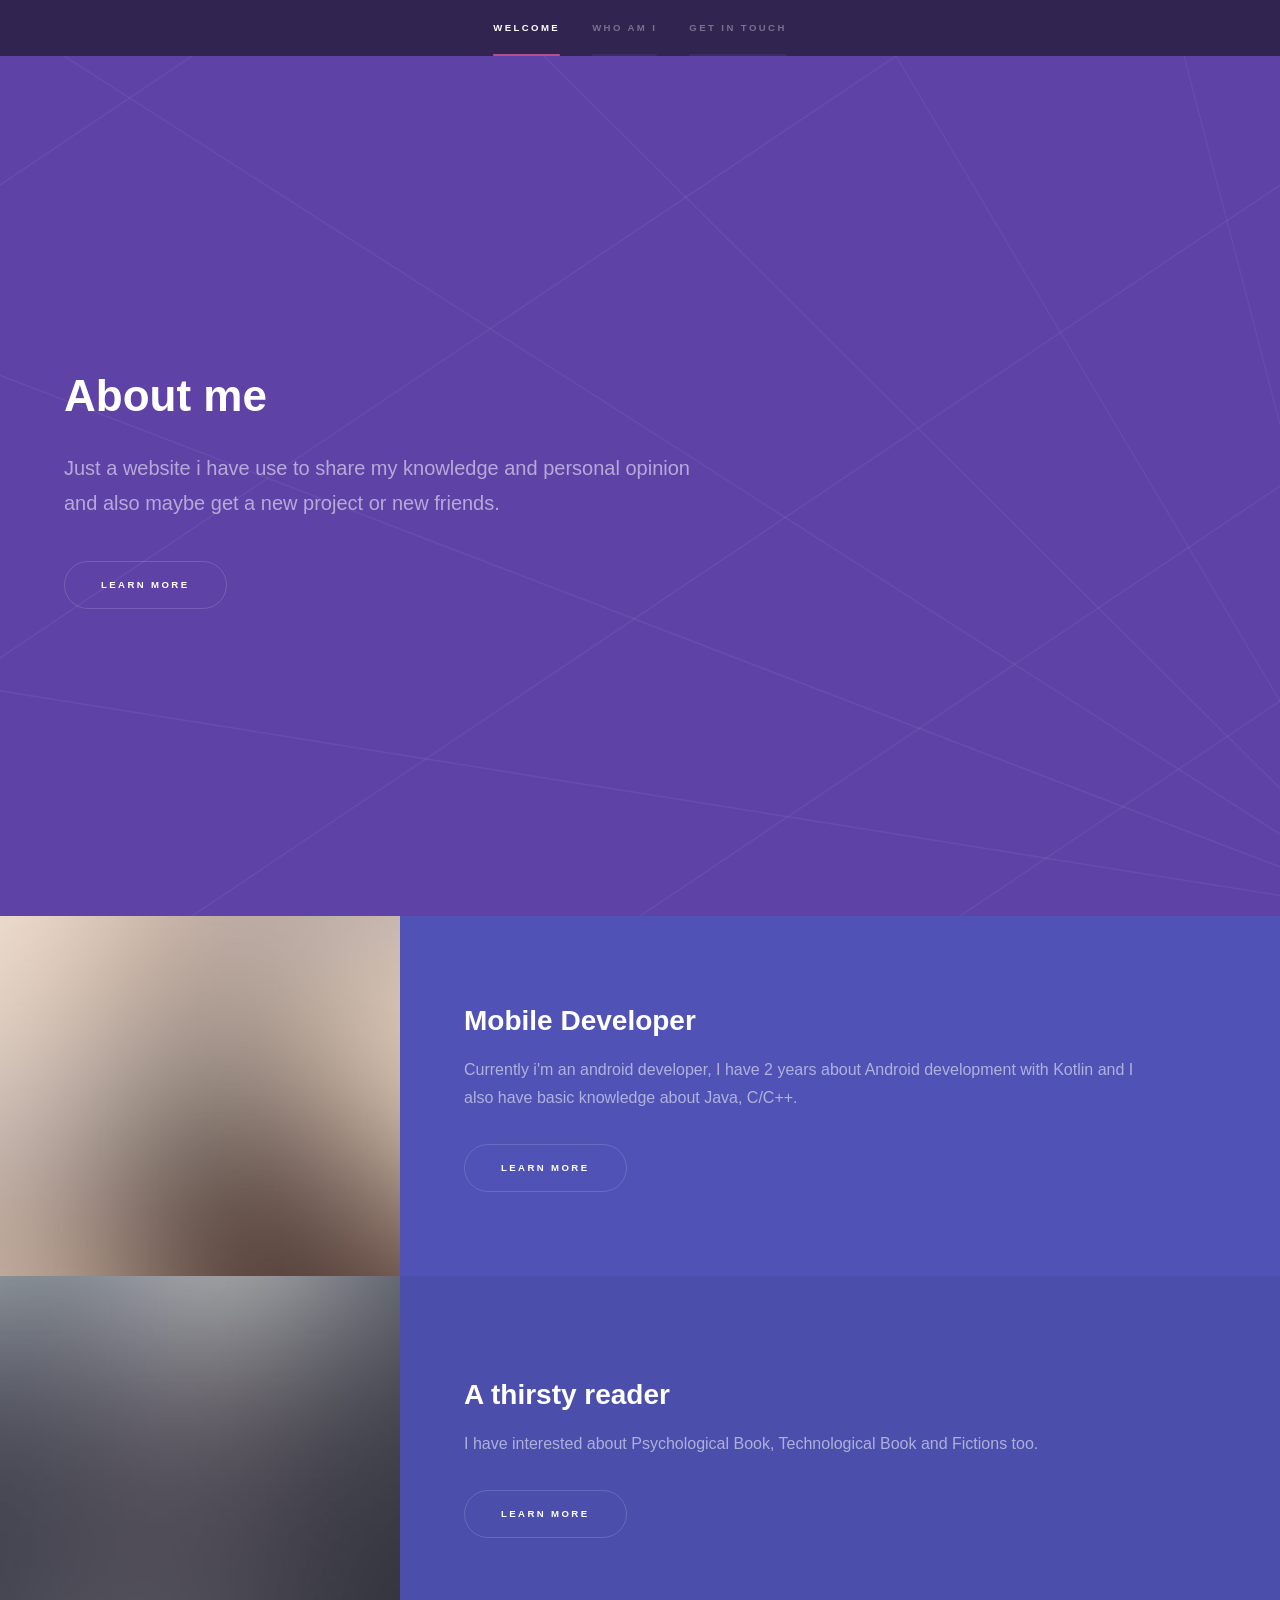
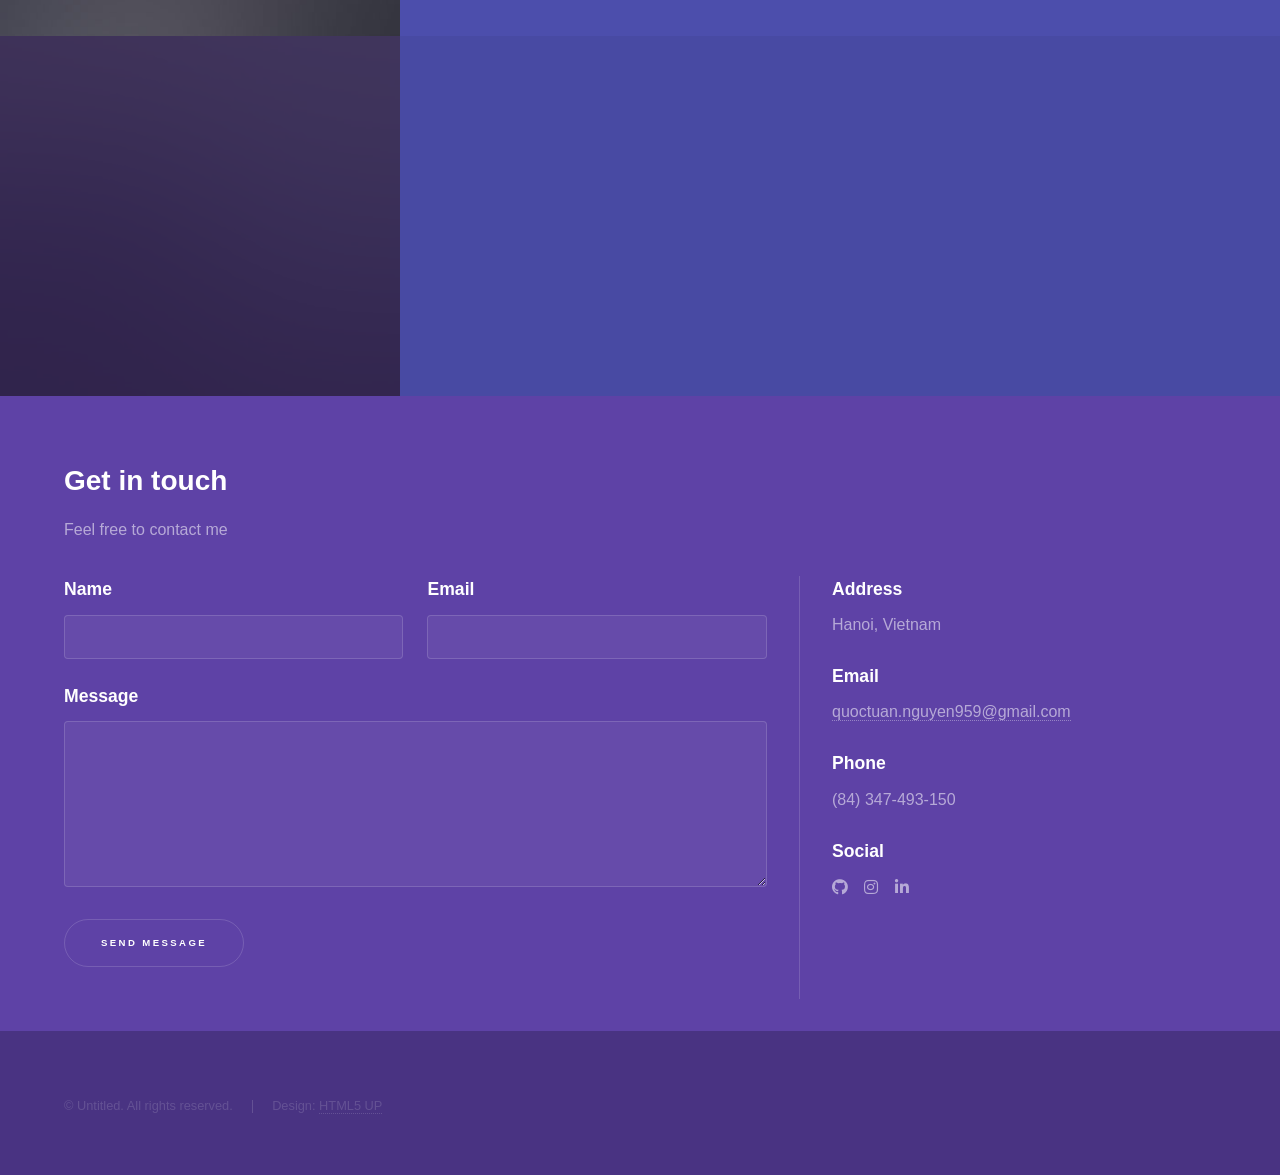
==== commit 230db61d: "update title of page mobile and reader" ====
--- a/index.html
+++ b/index.html
@@ -21,7 +21,7 @@
 						<ul>
 							<li><a href="#intro">Welcome</a></li>
 							<li><a href="#one">Who am I</a></li>
-							<li><a href="#two">What I do</a></li>
+							<!-- <li><a href="#two">What I do</a></li> -->
 							<li><a href="#three">Get in touch</a></li>
 						</ul>
 					</nav>
@@ -49,10 +49,10 @@
 							<a href="#" class="image"><img src="images/pic01.jpg" alt="" data-position="center center" /></a>
 							<div class="content">
 								<div class="inner">
-									<h2>Sed ipsum dolor</h2>
-									<p>Phasellus convallis elit id ullamcorper pulvinar. Duis aliquam turpis mauris, eu ultricies erat malesuada quis. Aliquam dapibus.</p>
+									<h2>Mobile Developer</h2>
+									<p>Currently i'm an android developer, I have 2 years about Android development with Kotlin and I also have basic knowledge about Java, C/C++. </p>
 									<ul class="actions">
-										<li><a href="generic.html" class="button">Learn more</a></li>
+										<li><a href="mobile_dev.html" class="button">Learn more</a></li>
 									</ul>
 								</div>
 							</div>
@@ -61,10 +61,10 @@
 							<a href="#" class="image"><img src="images/pic02.jpg" alt="" data-position="top center" /></a>
 							<div class="content">
 								<div class="inner">
-									<h2>Feugiat consequat</h2>
-									<p>Phasellus convallis elit id ullamcorper pulvinar. Duis aliquam turpis mauris, eu ultricies erat malesuada quis. Aliquam dapibus.</p>
+									<h2>A thirsty reader</h2>
+									<p>I have interested about Psychological Book, Technological Book and Fictions too.</p>
 									<ul class="actions">
-										<li><a href="generic.html" class="button">Learn more</a></li>
+										<li><a href="reader.html" class="button">Learn more</a></li>
 									</ul>
 								</div>
 							</div>
@@ -73,8 +73,8 @@
 							<a href="#" class="image"><img src="images/pic03.jpg" alt="" data-position="25% 25%" /></a>
 							<div class="content">
 								<div class="inner">
-									<h2>Ultricies aliquam</h2>
-									<p>Phasellus convallis elit id ullamcorper pulvinar. Duis aliquam turpis mauris, eu ultricies erat malesuada quis. Aliquam dapibus.</p>
+									<h2>Irregular Writter</h2>
+									<p>Sharing knowledge about technologies or the lifestyle and so on.</p>
 									<ul class="actions">
 										<li><a href="generic.html" class="button">Learn more</a></li>
 									</ul>
@@ -84,7 +84,7 @@
 					</section>
 
 				<!-- Two -->
-					<section id="two" class="wrapper style3 fade-up">
+					<!-- <section id="two" class="wrapper style3 fade-up">
 						<div class="inner">
 							<h2>What we do</h2>
 							<p>Phasellus convallis elit id ullamcorper pulvinar. Duis aliquam turpis mauris, eu ultricies erat malesuada quis. Aliquam dapibus, lacus eget hendrerit bibendum, urna est aliquam sem, sit amet imperdiet est velit quis lorem.</p>
@@ -124,13 +124,13 @@
 								<li><a href="generic.html" class="button">Learn more</a></li>
 							</ul>
 						</div>
-					</section>
+					</section> -->
 
 				<!-- Three -->
 					<section id="three" class="wrapper style1 fade-up">
 						<div class="inner">
 							<h2>Get in touch</h2>
-							<p>Phasellus convallis elit id ullamcorper pulvinar. Duis aliquam turpis mauris, eu ultricies erat malesuada quis. Aliquam dapibus, lacus eget hendrerit bibendum, urna est aliquam sem, sit amet imperdiet est velit quis lorem.</p>
+							<p>Feel free to contact me</p>
 							<div class="split style1">
 								<section>
 									<form method="post" action="#">
@@ -157,17 +157,15 @@
 									<ul class="contact">
 										<li>
 											<h3>Address</h3>
-											<span>12345 Somewhere Road #654<br />
-											Nashville, TN 00000-0000<br />
-											USA</span>
+											<span>Hanoi, Vietnam</span>
 										</li>
 										<li>
 											<h3>Email</h3>
-											<a href="#">user@untitled.tld</a>
+											<a href="#">quoctuan.nguyen959@gmail.com</a>
 										</li>
 										<li>
 											<h3>Phone</h3>
-											<span>(000) 000-0000</span>
+											<span>(84) 347-493-150</span>
 										</li>
 										<li>
 											<h3>Social</h3>
